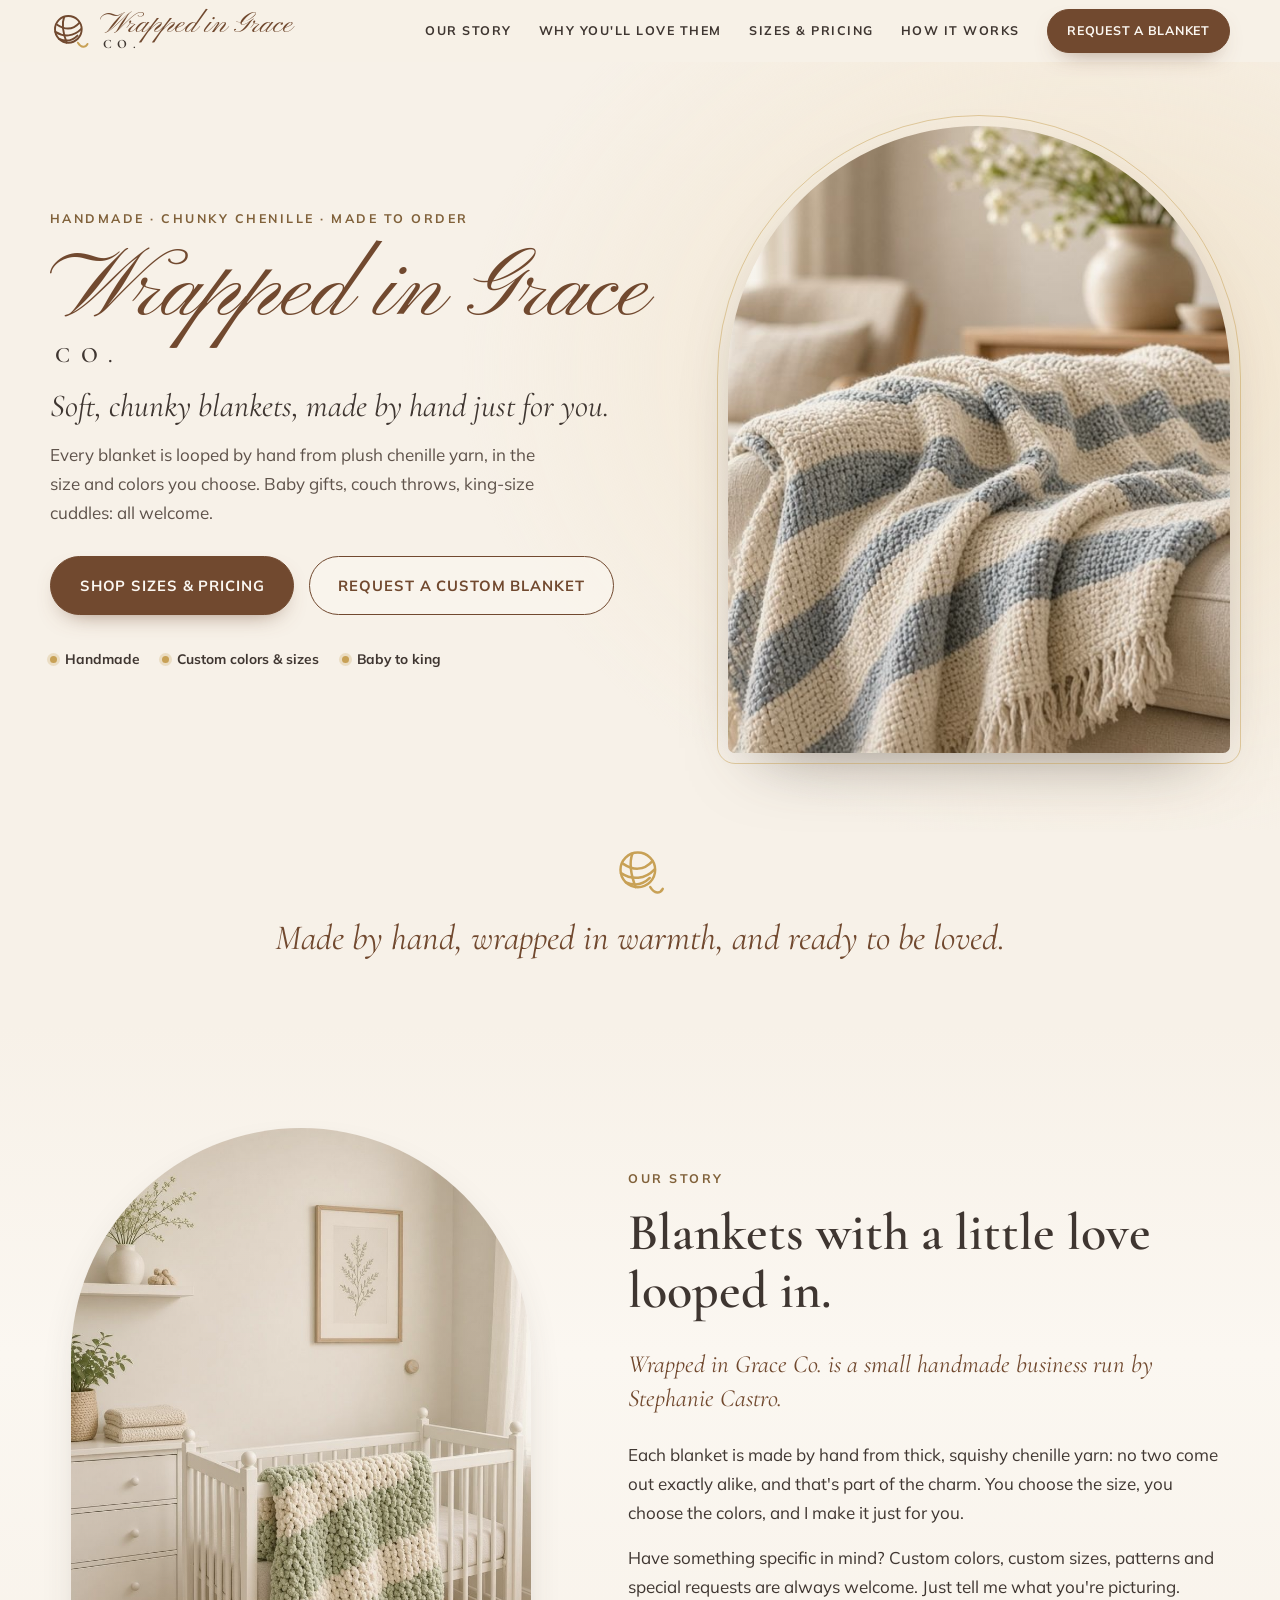
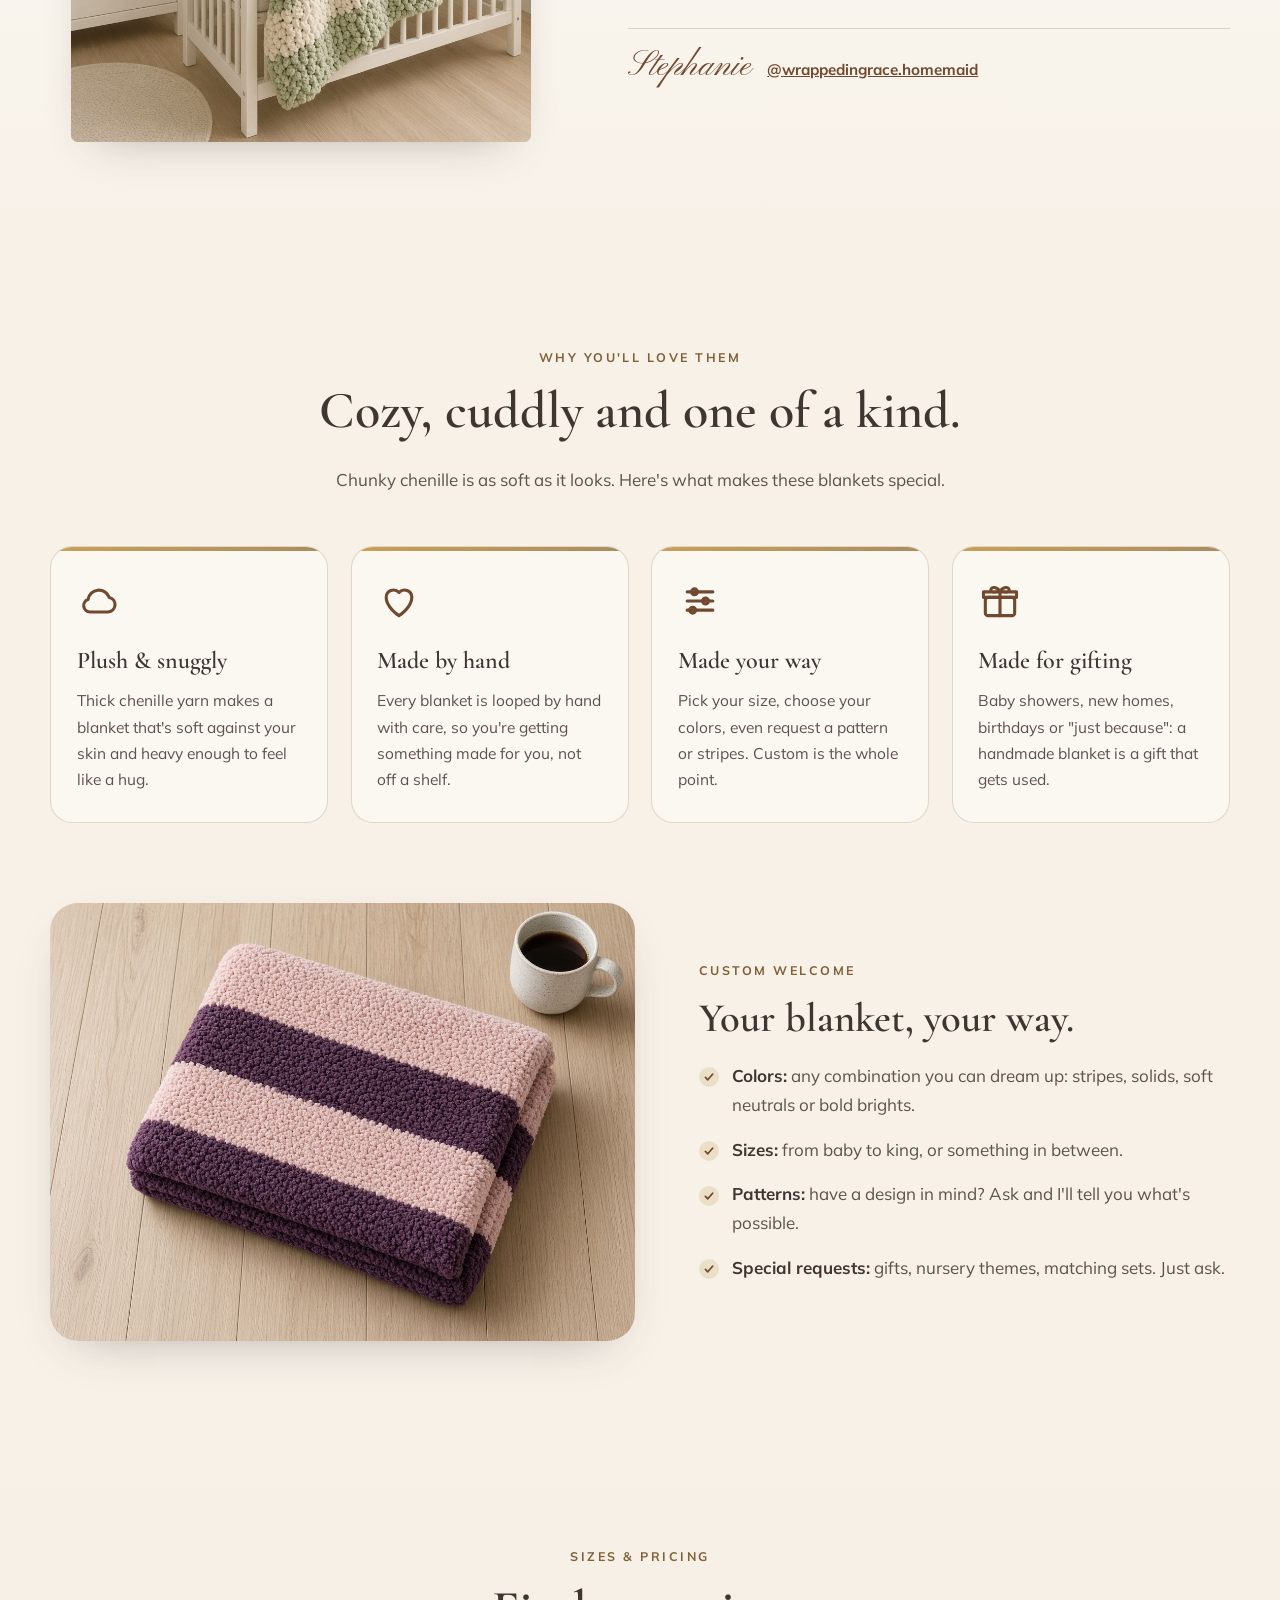
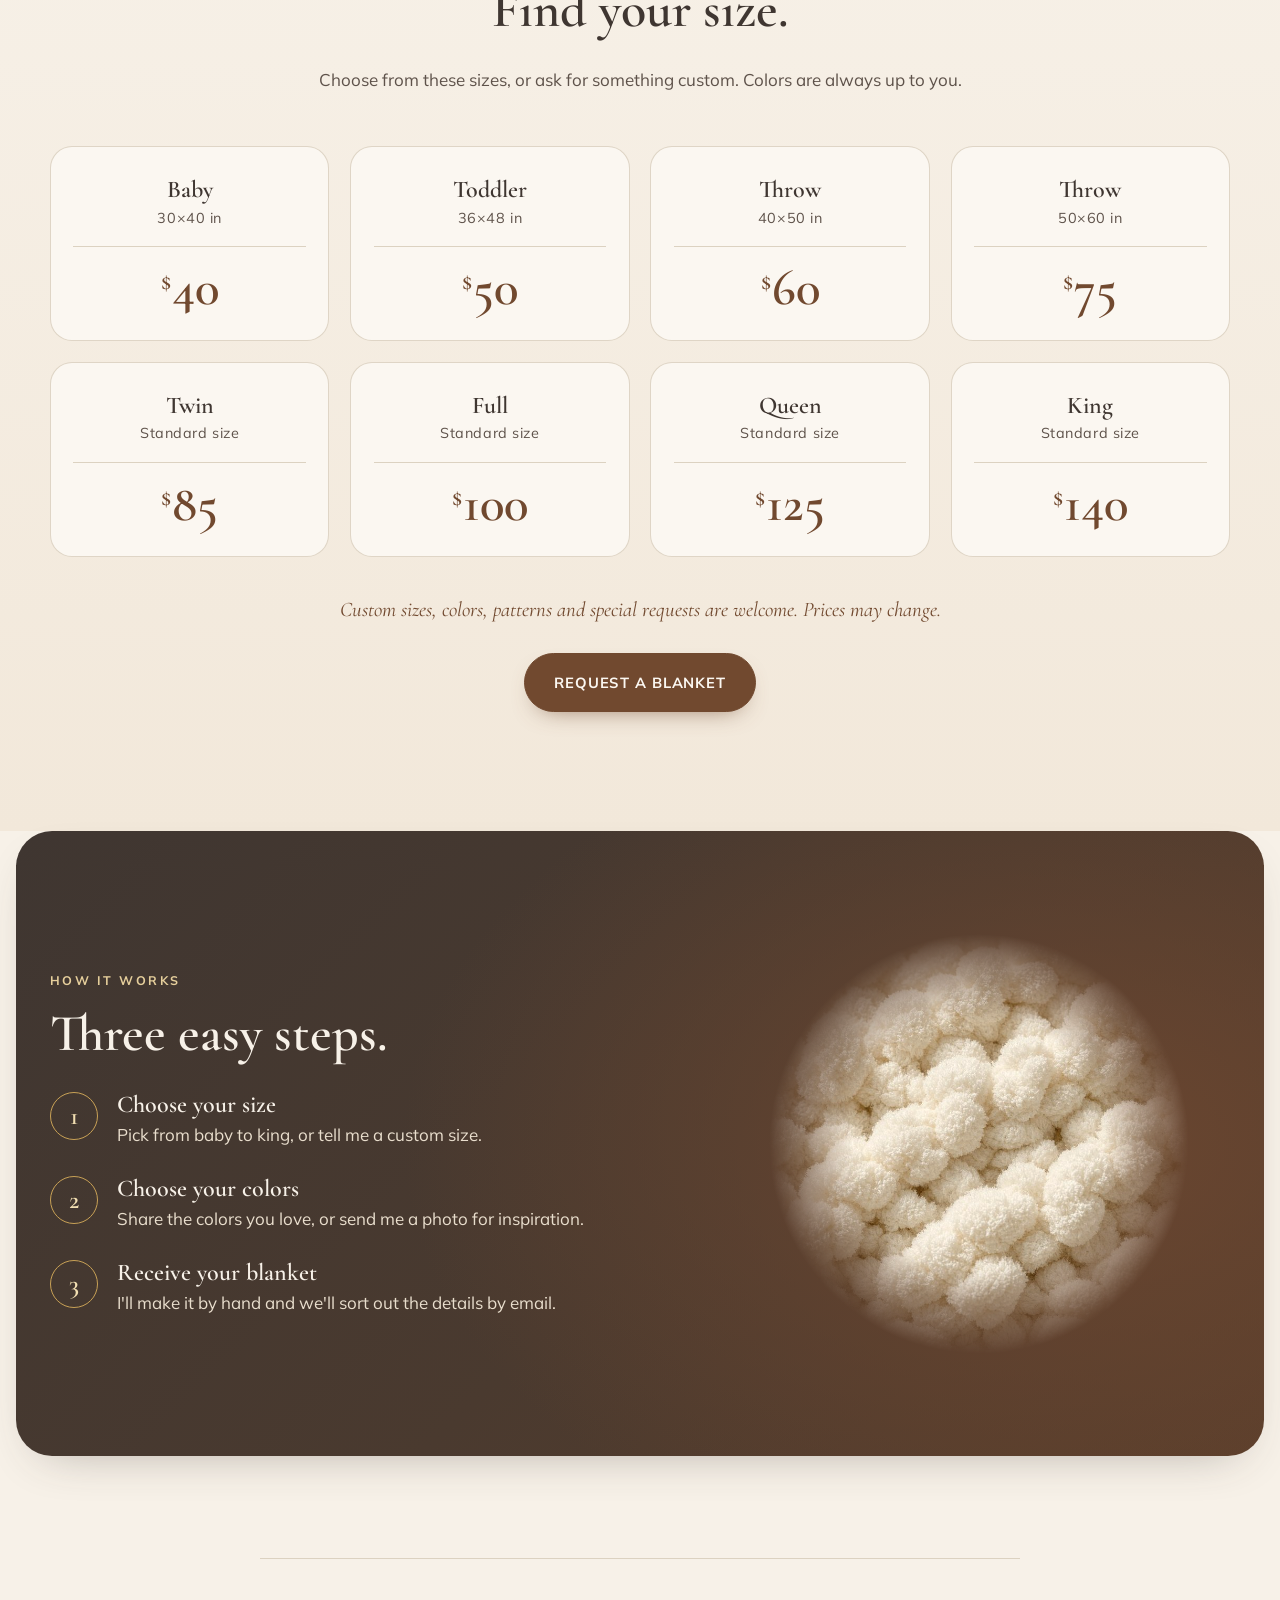
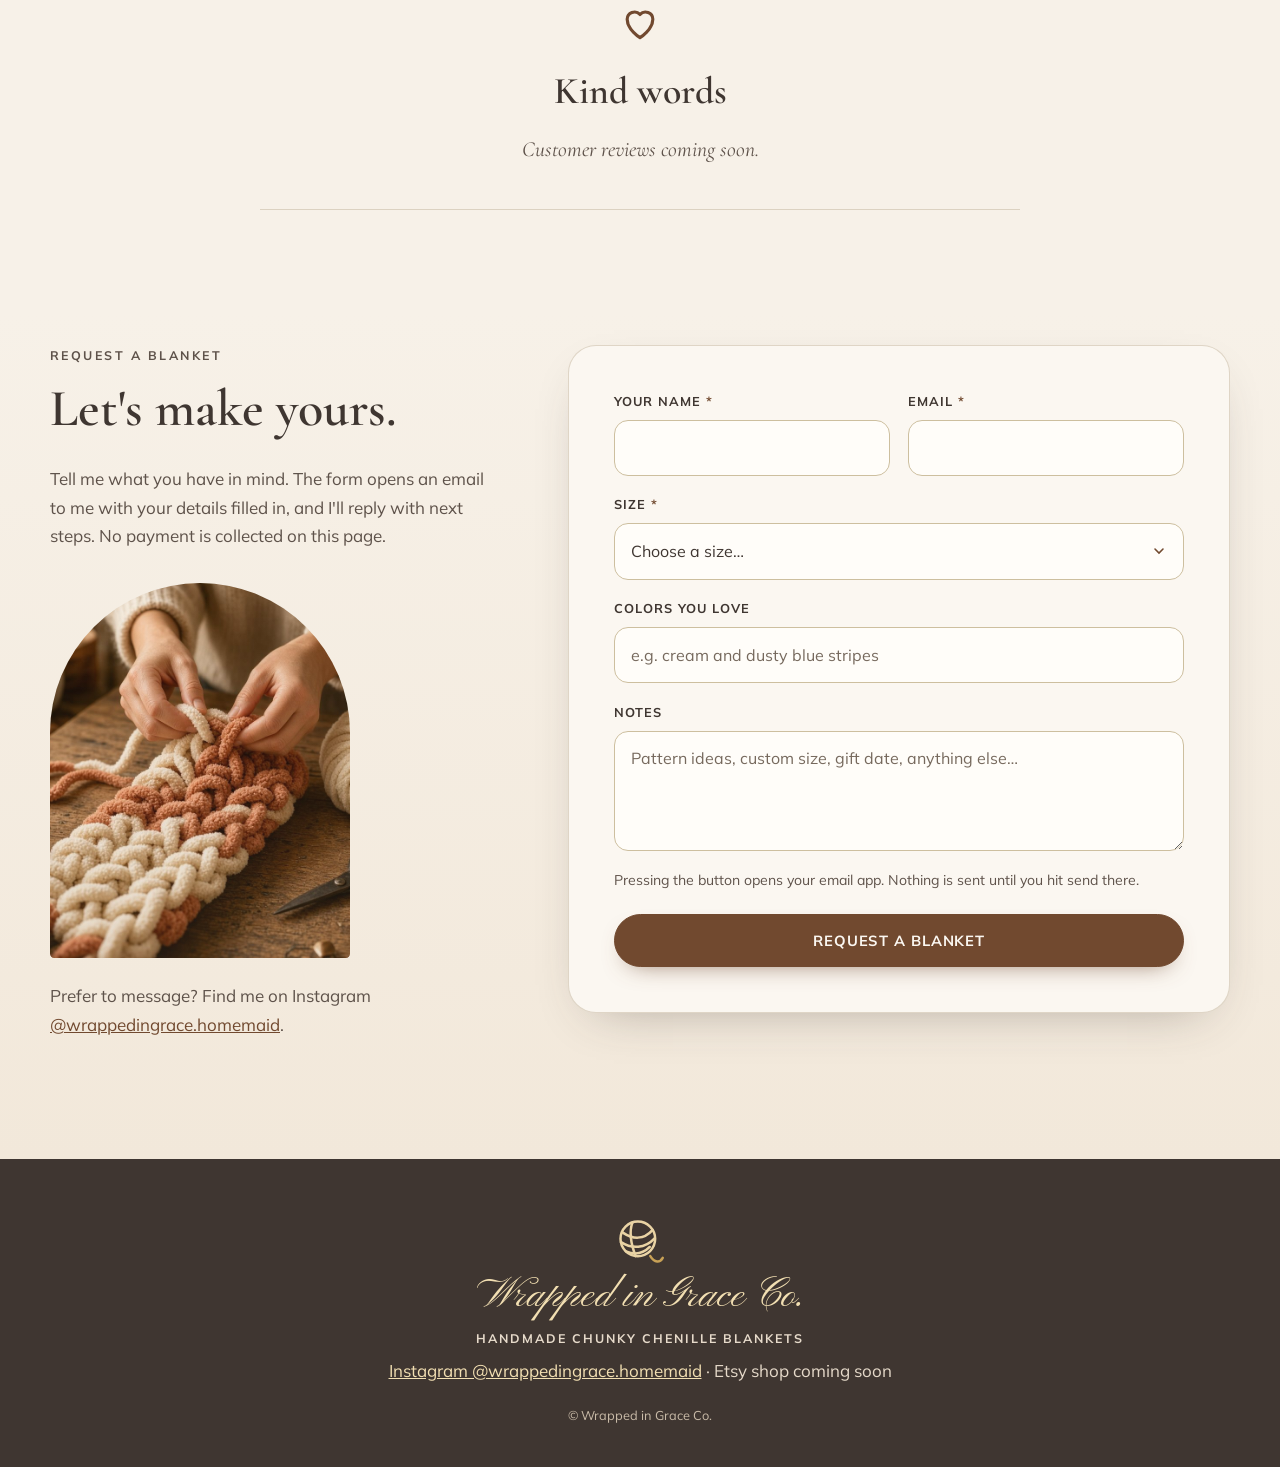
==== index.html @ de24d6ab "Wrapped in Grace Co. demo site (Concept A: Warm Heirloom)" ====
<!doctype html>
<html lang="en">
<head>
  <meta charset="utf-8">
  <meta name="viewport" content="width=device-width, initial-scale=1">
  <title>Wrapped in Grace Co. | Handmade Chunky Chenille Blankets</title>
  <meta name="description" content="Wrapped in Grace Co. makes handmade chunky chenille blankets in baby through king sizes. Custom colors, sizes and patterns welcome. Request yours today.">
  <meta name="theme-color" content="#F7F1E8">
  <meta property="og:type" content="website">
  <meta property="og:site_name" content="Wrapped in Grace Co.">
  <meta property="og:title" content="Wrapped in Grace Co. | Handmade Chunky Chenille Blankets">
  <meta property="og:description" content="Soft, chunky, handmade chenille blankets in any size and color combination.">
  <meta property="og:image" content="photos/og.jpg"><!-- swap for the full https:// URL once the site has an address -->
  <meta property="og:image:alt" content="A cream and dusty-blue chunky blanket draped over a sofa (placeholder image)">
  <meta name="twitter:card" content="summary_large_image">
  <link rel="icon" href="assets/favicon.svg" type="image/svg+xml">
  <link rel="stylesheet" href="assets/styles.css">
</head>
<body id="top">
  <a class="skip-link" href="#main">Skip to content</a>

  <header class="site-header" data-header>
    <div class="container header-inner">
      <a class="brand" href="#top" aria-label="Wrapped in Grace Co., back to top">
        <svg class="brand-mark" viewBox="0 0 48 48" width="40" height="40" aria-hidden="true" focusable="false"><use href="#yarn-mark"/></svg>
        <span class="brand-text"><span class="brand-script">Wrapped in Grace</span><span class="brand-sub">Co.</span></span>
      </a>
      <button class="nav-toggle" type="button" aria-expanded="false" aria-controls="site-nav"><span class="sr-only">Menu</span><span class="bars" aria-hidden="true"></span></button>
      <nav id="site-nav" class="site-nav" aria-label="Main">
        <a href="#about">Our Story</a>
        <a href="#why">Why You'll Love Them</a>
        <a href="#sizes">Sizes &amp; Pricing</a>
        <a href="#how">How It Works</a>
        <a class="btn btn-small" href="#request">Request a Blanket</a>
      </nav>
    </div>
  </header>

  <svg width="0" height="0" style="position:absolute" aria-hidden="true" focusable="false">
    <defs>
      <g id="yarn-mark" fill="none" stroke="currentColor" stroke-width="2.3" stroke-linecap="round">
        <circle cx="22" cy="22" r="16"/>
        <path d="M8.5 16.5c9 6 19 6.500 27-2.500"/>
        <path d="M6.500 25c10 6.500 22 6 31-3.500"/>
        <path d="M11 33.500c8 3.500 16 2 22-4"/>
        <path d="M17 7c-3 8-2 18 3 31"/>
        <path d="M33.500 38c4 6.500 9 6 11.500 1.500" stroke="#C8A156"/>
      </g>
    </defs>
  </svg>

  <main id="main">
    <section class="hero" aria-labelledby="hero-title">
      <div class="container hero-grid">
        <div class="hero-copy">
          <p class="eyebrow">Handmade · Chunky chenille · Made to order</p>
          <h1 id="hero-title">
            <span class="script">Wrapped in Grace</span>
            <span class="h1-sub">Co.</span>
          </h1>
          <p class="tagline">Soft, chunky blankets, made by hand just for you.</p>
          <p class="hero-lede">Every blanket is looped by hand from plush chenille yarn, in the size and colors you choose. Baby gifts, couch throws, king-size cuddles: all welcome.</p>
          <div class="hero-actions">
            <a class="btn" href="#sizes">Shop sizes &amp; pricing</a>
            <a class="btn btn-ghost" href="#request">Request a custom blanket</a>
          </div>
          <ul class="hero-trust" aria-label="Highlights">
            <li>Handmade</li><li>Custom colors &amp; sizes</li><li>Baby to king</li>
          </ul>
        </div>
        <figure class="soft-photo hero-photo">
          <img src="photos/hero-arch.jpg" width="576" height="720" alt="A cream blanket with dusty-blue stripes and fringe draped over the arm of a sofa in a sunlit living room (placeholder image)" fetchpriority="high">
        </figure>
      </div>
    </section>

    <section class="quote-band" aria-label="Our promise">
      <div class="container narrow">
        <svg class="quote-mark" viewBox="0 0 48 48" width="52" height="52" aria-hidden="true" focusable="false"><use href="#yarn-mark"/></svg>
        <p>Made by hand, wrapped in warmth, and ready to be loved.</p>
      </div>
    </section>

    <section class="section about" id="about" aria-labelledby="about-title">
      <div class="container about-grid">
        <figure class="soft-photo about-photo">
          <img src="photos/nursery.jpg" width="864" height="1152" alt="A sage green and cream chunky blanket draped over the rail of a white crib in a softly lit nursery (placeholder image)">
        </figure>
        <div class="about-copy">
          <p class="eyebrow">Our story</p>
          <h2 id="about-title">Blankets with a little love looped in.</h2>
          <p class="lead">Wrapped in Grace Co. is a small handmade business run by Stephanie Castro.</p>
          <p>Each blanket is made by hand from thick, squishy chenille yarn: no two come out exactly alike, and that's part of the charm. You choose the size, you choose the colors, and I make it just for you.</p>
          <p>Have something specific in mind? Custom colors, custom sizes, patterns and special requests are always welcome. Just tell me what you're picturing.</p>
          <p class="sign"><span>Stephanie</span> <a class="ig-link" href="https://www.instagram.com/wrappedingrace.homemaid/" rel="noopener">@wrappedingrace.homemaid</a></p>
        </div>
      </div>
    </section>

    <section class="section why" id="why" aria-labelledby="why-title">
      <div class="container">
        <div class="section-head">
          <p class="eyebrow">Why you'll love them</p>
          <h2 id="why-title">Cozy, cuddly and one of a kind.</h2>
          <p>Chunky chenille is as soft as it looks. Here's what makes these blankets special.</p>
        </div>
        <div class="service-grid">
          <article class="service-card">
            <svg class="icon" viewBox="0 0 24 24" aria-hidden="true"><path d="M7 18h10a4 4 0 0 0 .6-7.900A6 6 0 0 0 6 11.200 3.500 3.500 0 0 0 7 18z"/></svg>
            <h3>Plush &amp; snuggly</h3>
            <p>Thick chenille yarn makes a blanket that's soft against your skin and heavy enough to feel like a hug.</p>
          </article>
          <article class="service-card">
            <svg class="icon" viewBox="0 0 24 24" aria-hidden="true"><path d="M12 20s-7-4.400-7-10a4 4 0 0 1 7-2.600A4 4 0 0 1 19 10c0 5.600-7 10-7 10z"/></svg>
            <h3>Made by hand</h3>
            <p>Every blanket is looped by hand with care, so you're getting something made for you, not off a shelf.</p>
          </article>
          <article class="service-card">
            <svg class="icon" viewBox="0 0 24 24" aria-hidden="true"><path d="M5 7h14M5 12h14M5 17h14"/><circle cx="9" cy="7" r="1.600"/><circle cx="15" cy="12" r="1.600"/><circle cx="8" cy="17" r="1.600"/></svg>
            <h3>Made your way</h3>
            <p>Pick your size, choose your colors, even request a pattern or stripes. Custom is the whole point.</p>
          </article>
          <article class="service-card">
            <svg class="icon" viewBox="0 0 24 24" aria-hidden="true"><rect x="4" y="10" width="16" height="10" rx="1.500"/><path d="M3 7h18v3H3zM12 7v13M12 7c-1.500-3-5-3-5-1s3 1 5 1zm0 0c1.500-3 5-3 5-1s-3 1-5 1z"/></svg>
            <h3>Made for gifting</h3>
            <p>Baby showers, new homes, birthdays or "just because": a handmade blanket is a gift that gets used.</p>
          </article>
        </div>

        <div class="extras">
          <figure class="extras-photo soft-oval">
            <img src="photos/flatlay.jpg" width="1152" height="864" alt="A folded chunky blanket in blush pink and deep plum stripes on a light wood floor next to a coffee cup (placeholder image)">
          </figure>
          <div>
            <p class="eyebrow">Custom welcome</p>
            <h3>Your blanket, your way.</h3>
            <ul class="check-list">
              <li><strong>Colors:</strong> any combination you can dream up: stripes, solids, soft neutrals or bold brights.</li>
              <li><strong>Sizes:</strong> from baby to king, or something in between.</li>
              <li><strong>Patterns:</strong> have a design in mind? Ask and I'll tell you what's possible.</li>
              <li><strong>Special requests:</strong> gifts, nursery themes, matching sets. Just ask.</li>
            </ul>
          </div>
        </div>
      </div>
    </section>

    <section class="section sizes" id="sizes" aria-labelledby="sizes-title">
      <div class="container">
        <div class="section-head">
          <p class="eyebrow">Sizes &amp; pricing</p>
          <h2 id="sizes-title">Find your size.</h2>
          <p>Choose from these sizes, or ask for something custom. Colors are always up to you.</p>
        </div>
        <div class="rate-grid">
          <article class="rate-card"><h3>Baby</h3><p class="dim">30×40 in</p><p class="price"><sup>$</sup><span>40</span></p></article>
          <article class="rate-card"><h3>Toddler</h3><p class="dim">36×48 in</p><p class="price"><sup>$</sup><span>50</span></p></article>
          <article class="rate-card"><h3>Throw</h3><p class="dim">40×50 in</p><p class="price"><sup>$</sup><span>60</span></p></article>
          <article class="rate-card"><h3>Throw</h3><p class="dim">50×60 in</p><p class="price"><sup>$</sup><span>75</span></p></article>
          <article class="rate-card"><h3>Twin</h3><p class="dim">Standard size</p><p class="price"><sup>$</sup><span>85</span></p></article>
          <article class="rate-card"><h3>Full</h3><p class="dim">Standard size</p><p class="price"><sup>$</sup><span>100</span></p></article>
          <article class="rate-card"><h3>Queen</h3><p class="dim">Standard size</p><p class="price"><sup>$</sup><span>125</span></p></article>
          <article class="rate-card"><h3>King</h3><p class="dim">Standard size</p><p class="price"><sup>$</sup><span>140</span></p></article>
        </div>
        <p class="rate-note">Custom sizes, colors, patterns and special requests are welcome. Prices may change.</p>
        <p class="center"><a class="btn" href="#request">Request a blanket</a></p>
      </div>
    </section>

    <section class="values" id="how" aria-labelledby="how-title">
      <div class="container values-grid">
        <div class="values-copy">
          <p class="eyebrow eyebrow-light">How it works</p>
          <h2 id="how-title">Three easy steps.</h2>
          <ol class="steps">
            <li><span class="step-n">1</span><div><h3>Choose your size</h3><p>Pick from baby to king, or tell me a custom size.</p></div></li>
            <li><span class="step-n">2</span><div><h3>Choose your colors</h3><p>Share the colors you love, or send me a photo for inspiration.</p></div></li>
            <li><span class="step-n">3</span><div><h3>Receive your blanket</h3><p>I'll make it by hand and we'll sort out the details by email.</p></div></li>
          </ol>
        </div>
        <figure class="values-photo">
          <img src="photos/texture.jpg" width="800" height="800" alt="Close-up of cream chunky chenille yarn loops (placeholder image)">
        </figure>
      </div>
    </section>

    <section class="testimonials section" aria-labelledby="love-title">
      <div class="container narrow">
        <div class="testi-box">
          <svg class="icon" viewBox="0 0 24 24" aria-hidden="true"><path d="M12 20s-7-4.400-7-10a4 4 0 0 1 7-2.600A4 4 0 0 1 19 10c0 5.600-7 10-7 10z"/></svg>
          <h2 id="love-title">Kind words</h2>
          <p>Customer reviews coming soon.</p>
        </div>
      </div>
    </section>

    <section class="section contact" id="request" aria-labelledby="request-title">
      <div class="container contact-grid">
        <div class="contact-side">
          <p class="eyebrow">Request a blanket</p>
          <h2 id="request-title">Let's make yours.</h2>
          <p>Tell me what you have in mind. The form opens an email to me with your details filled in, and I'll reply with next steps. No payment is collected on this page.</p>
          <figure class="soft-photo contact-photo">
            <img src="photos/hands.jpg" width="1152" height="864" alt="Hands looping thick cream and terracotta chenille yarn on a wooden table (placeholder image)">
          </figure>
          <p class="contact-email">Prefer to message? Find me on Instagram <a href="https://www.instagram.com/wrappedingrace.homemaid/" rel="noopener">@wrappedingrace.homemaid</a>.</p>
        </div>
        <form class="contact-form" id="request-form" novalidate>
          <div class="field-row">
            <div class="field"><label for="f-name">Your name <span aria-hidden="true">*</span></label><input id="f-name" name="name" type="text" autocomplete="name" required></div>
            <div class="field"><label for="f-email">Email <span aria-hidden="true">*</span></label><input id="f-email" name="email" type="email" autocomplete="email" required></div>
          </div>
          <div class="field"><label for="f-size">Size <span aria-hidden="true">*</span></label>
            <select id="f-size" name="size" required>
              <option value="" disabled selected>Choose a size…</option>
              <option value="Baby 30×40 ($40)">Baby 30×40 ($40)</option>
              <option value="Toddler 36×48 ($50)">Toddler 36×48 ($50)</option>
              <option value="Throw 40×50 ($60)">Throw 40×50 ($60)</option>
              <option value="Throw 50×60 ($75)">Throw 50×60 ($75)</option>
              <option value="Twin ($85)">Twin ($85)</option>
              <option value="Full ($100)">Full ($100)</option>
              <option value="Queen ($125)">Queen ($125)</option>
              <option value="King ($140)">King ($140)</option>
              <option value="Custom size (describe in notes)">Custom size (describe in notes)</option>
            </select></div>
          <div class="field"><label for="f-colors">Colors you love</label><input id="f-colors" name="colors" type="text" placeholder="e.g. cream and dusty blue stripes"></div>
          <div class="field"><label for="f-notes">Notes</label><textarea id="f-notes" name="notes" placeholder="Pattern ideas, custom size, gift date, anything else…"></textarea></div>
          <p class="privacy-note">Pressing the button opens your email app. Nothing is sent until you hit send there.</p>
          <button class="btn btn-block" type="submit">Request a blanket</button>
          <p id="form-status" class="form-status" role="status" aria-live="polite"></p>
        </form>
      </div>
    </section>
  </main>

  <footer class="site-footer">
    <div class="container footer-inner">
      <svg class="brand-mark footer-mark" viewBox="0 0 48 48" width="52" height="52" aria-hidden="true" focusable="false"><use href="#yarn-mark" /></svg>
      <p class="footer-script">Wrapped in Grace Co.</p>
      <p class="footer-meta">Handmade chunky chenille blankets</p>
      <p class="footer-links"><a href="https://www.instagram.com/wrappedingrace.homemaid/" rel="noopener">Instagram @wrappedingrace.homemaid</a> · Etsy shop coming soon</p>
      <p class="copyright">© Wrapped in Grace Co.</p>
    </div>
  </footer>
  <script src="assets/site.js"></script>
</body>
</html>
---- assets/styles.css ----
/* Wrapped in Grace Co. | Concept A: Warm Heirloom
   Design system follows the owner's earlier site (ivory / wheat / chestnut, Cormorant + Mulish + Pinyon). */
@font-face{font-family:"Cormorant";src:url(fonts/cormorant.woff2) format("woff2");font-weight:300 700;font-display:swap}
@font-face{font-family:"Cormorant";src:url(fonts/cormorant-italic.woff2) format("woff2");font-weight:300 700;font-style:italic;font-display:swap}
@font-face{font-family:"Mulish";src:url(fonts/mulish.woff2) format("woff2");font-weight:200 900;font-display:swap}
@font-face{font-family:"Pinyon";src:url(fonts/pinyon.woff2) format("woff2");font-display:swap}

:root{
  --ivory:#F7F1E8; --cream:#FBF7F1; --linen:#DCD2C1; --wheat:#C8A156; --honey:#AA8C61;
  --sage:#9C9979; --chestnut:#71492F; --espresso:#3F3631; --bronze:#80613A;
  --text:#3F3631; --muted:#5E524A;
  --serif:"Cormorant","Cormorant Garamond",Garamond,"Times New Roman",serif;
  --sans:"Mulish",system-ui,-apple-system,"Segoe UI",Roboto,sans-serif;
  --script:"Pinyon","Pinyon Script",cursive;
  --radius:22px; --shadow:0 18px 50px -28px rgba(63,54,49,.45); --container:1180px;
}
*,*::before,*::after{box-sizing:border-box}
html{scroll-behavior:smooth;scroll-padding-top:84px;-webkit-text-size-adjust:100%}
body{margin:0;font-family:var(--sans);font-size:1.0625rem;line-height:1.7;color:var(--text);background:var(--ivory);-webkit-font-smoothing:antialiased}
img{max-width:100%;height:auto;display:block}
a{color:var(--chestnut)}
h1,h2,h3{font-family:var(--serif);font-weight:600;line-height:1.12;color:var(--espresso);margin:0 0 .5em}
h2{font-size:clamp(2.1rem,1.5rem + 2.2vw,3.25rem)}
h3{font-size:1.6rem}
p{margin:0 0 1em}
.container{width:min(var(--container),100% - 2.5rem);margin-inline:auto}
.narrow{max-width:760px}
.center{text-align:center}
.sr-only{position:absolute!important;width:1px;height:1px;padding:0;margin:-1px;overflow:hidden;clip:rect(0,0,0,0);white-space:nowrap;border:0}
.skip-link{position:absolute;left:1rem;top:-4rem;background:var(--espresso);color:var(--ivory);padding:.6rem 1rem;border-radius:8px;z-index:100}
.skip-link:focus{top:1rem}
:focus-visible{outline:3px solid var(--chestnut);outline-offset:3px;border-radius:4px}
.eyebrow{font-size:.78rem;font-weight:700;letter-spacing:.2em;text-transform:uppercase;color:var(--bronze);margin-bottom:.9rem}
.eyebrow-light{color:#E6CF9C}
.lead{font-family:var(--serif);font-size:1.55rem;line-height:1.4;color:var(--chestnut);font-style:italic}
.section{padding:clamp(4.5rem,8vw,7.5rem) 0}
.section-head{text-align:center;max-width:680px;margin:0 auto 3.2rem}
.section-head p:last-child{color:var(--muted)}
.icon{width:44px;height:44px;fill:none;stroke:var(--chestnut);stroke-width:1.7;stroke-linecap:round;stroke-linejoin:round;margin-bottom:1rem}

/* Arch photo frames */
.soft-photo{position:relative;margin:0;border-radius:999px 999px 28px 28px;overflow:hidden}
.soft-photo::after{content:"";position:absolute;inset:0;pointer-events:none;background:linear-gradient(180deg,rgba(200,161,86,.06),rgba(170,140,97,.16))}
.soft-photo img{width:100%;height:100%;object-fit:cover}
.soft-oval{border-radius:28px;overflow:hidden;margin:0;box-shadow:var(--shadow)}
.soft-oval img{width:100%;aspect-ratio:4/3;object-fit:cover}

/* Buttons */
.btn{display:inline-flex;align-items:center;justify-content:center;font-family:var(--sans);font-weight:700;font-size:.92rem;letter-spacing:.06em;text-transform:uppercase;text-decoration:none;
  color:var(--cream);background:var(--chestnut);padding:1rem 1.8rem;border-radius:999px;border:1.5px solid var(--chestnut);box-shadow:0 10px 24px -14px rgba(113,73,47,.8);transition:transform .2s,background .2s;cursor:pointer;min-height:48px}
.btn:hover{background:#5f3c26;transform:translateY(-1px)}
.btn-ghost{background:rgba(251,247,241,.55);color:var(--chestnut);box-shadow:none}
.btn-ghost:hover{background:var(--cream);color:var(--chestnut)}
.btn-small{padding:.65rem 1.2rem;font-size:.78rem;min-height:44px}
.btn-block{width:100%}

/* Header */
.site-header{position:sticky;top:0;z-index:50;background:rgba(247,241,232,.92);backdrop-filter:saturate(140%) blur(10px);padding:.55rem 0;transition:box-shadow .3s}
.site-header.scrolled{box-shadow:0 8px 30px -22px rgba(63,54,49,.6)}
.header-inner{display:flex;align-items:center;justify-content:space-between;gap:1rem}
.brand{display:flex;align-items:center;gap:.65rem;text-decoration:none;color:var(--chestnut)}
.brand-text{display:flex;flex-direction:column;line-height:1}
.brand-script{font-family:var(--script);font-size:1.85rem;color:var(--chestnut)}
.brand-sub{font-family:var(--serif);font-size:.8rem;letter-spacing:.42em;text-transform:uppercase;font-weight:700;color:var(--espresso);margin-top:-.1rem;padding-left:.15rem}
.site-nav{display:flex;align-items:center;gap:1.7rem}
.site-nav a:not(.btn){display:inline-flex;align-items:center;min-height:44px;font-size:.78rem;font-weight:700;letter-spacing:.12em;text-transform:uppercase;text-decoration:none;color:var(--espresso);position:relative}
.site-nav a:not(.btn)::after{content:"";position:absolute;left:0;right:0;bottom:6px;height:1.5px;background:var(--wheat);transform:scaleX(0);transition:transform .25s}
.site-nav a:not(.btn):hover::after{transform:scaleX(1)}
.nav-toggle{display:none;background:none;border:0;width:46px;height:46px;border-radius:50%;cursor:pointer;position:relative}
.bars,.bars::before,.bars::after{position:absolute;left:12px;width:22px;height:2px;background:var(--espresso);border-radius:2px;transition:transform .25s,opacity .25s}
.bars{top:22px}.bars::before{content:"";left:0;top:-7px}.bars::after{content:"";left:0;top:7px}
.nav-open .bars{background:transparent}.nav-open .bars::before{transform:translateY(7px) rotate(45deg)}.nav-open .bars::after{transform:translateY(-7px) rotate(-45deg)}

/* Hero: text left, arch photo right */
.hero{padding:clamp(2.5rem,5vw,4.5rem) 0 clamp(3rem,6vw,5rem);background:radial-gradient(70% 90% at 85% 40%,#f1e3cb 0%,transparent 70%),var(--ivory)}
.hero-grid{display:grid;grid-template-columns:minmax(0,1.1fr) minmax(0,.9fr);gap:clamp(2rem,5vw,5rem);align-items:center}
.hero h1{margin:0 0 .6rem;display:flex;flex-direction:column}
.hero .script{font-family:var(--script);font-weight:400;font-size:clamp(3.6rem,2.2rem + 4.6vw,6.2rem);line-height:1.05;color:var(--chestnut)}
.h1-sub{font-family:var(--serif);font-size:clamp(1.1rem,.9rem + .6vw,1.4rem);letter-spacing:.5em;text-transform:uppercase;font-weight:600;color:var(--espresso);padding-left:.3rem}
.tagline{font-family:var(--serif);font-style:italic;font-size:clamp(1.5rem,1.2rem + 1vw,2.05rem);line-height:1.3;margin:1.1rem 0 .9rem}
.hero-lede{color:var(--muted);max-width:500px}
.hero-actions{display:flex;flex-wrap:wrap;gap:.9rem;margin:1.8rem 0 2rem}
.hero-trust{list-style:none;padding:0;margin:0;display:flex;flex-wrap:wrap;gap:.4rem 1.4rem;font-size:.86rem;font-weight:700;color:var(--espresso)}
.hero-trust li{display:flex;align-items:center;gap:.5rem}
.hero-trust li::before{content:"";width:7px;height:7px;border-radius:50%;background:var(--wheat);box-shadow:0 0 0 3px rgba(200,161,86,.25)}
.hero-photo{aspect-ratio:4/5;max-width:520px;width:100%;justify-self:center;box-shadow:0 30px 70px -35px rgba(63,54,49,.6);outline:1px solid rgba(200,161,86,.5);outline-offset:10px;border-radius:999px 999px 28px 28px}

/* Quote band */
.quote-band{text-align:center;padding:1rem 0 4rem}
.quote-mark{margin:0 auto 1rem;color:var(--wheat);display:block}
.brand-mark{color:var(--chestnut);flex:none}
.quote-band p{font-family:var(--serif);font-style:italic;font-size:clamp(1.5rem,1.1rem + 1.4vw,2.3rem);line-height:1.35;color:var(--chestnut);margin:0}

/* About */
.about{background:linear-gradient(180deg,var(--ivory),var(--cream) 40%,var(--ivory))}
.about-grid{display:grid;grid-template-columns:minmax(0,5fr) minmax(0,6fr);gap:clamp(2.5rem,6vw,6rem);align-items:center}
.about-photo{aspect-ratio:3/4;max-width:460px;width:100%;justify-self:center;box-shadow:var(--shadow)}
.sign{margin-top:1.6rem;padding-top:1.3rem;border-top:1px solid var(--linen);display:flex;gap:1rem;flex-wrap:wrap;align-items:baseline}
.sign span{font-family:var(--script);font-size:2.2rem;color:var(--chestnut);line-height:1}
.ig-link{font-weight:700;font-size:.95rem}

/* Why cards */
.service-grid{display:grid;grid-template-columns:repeat(4,1fr);gap:1.4rem}
.service-card{background:var(--cream);border:1px solid rgba(220,210,193,.85);border-radius:var(--radius);padding:2rem 1.6rem 1.8rem;transition:transform .25s,box-shadow .25s;position:relative;overflow:hidden}
.service-card::before{content:"";position:absolute;inset:0 0 auto;height:4px;background:linear-gradient(90deg,var(--wheat),var(--honey))}
.service-card:hover{transform:translateY(-4px);box-shadow:var(--shadow)}
.service-card h3{font-size:1.5rem}
.service-card p{font-size:.97rem;color:var(--muted);margin:0}
.extras{display:grid;grid-template-columns:minmax(0,1.1fr) minmax(0,1fr);gap:clamp(2rem,5vw,4.5rem);align-items:center;margin-top:5rem}
.extras h3{font-size:clamp(1.9rem,1.5rem + 1.3vw,2.6rem)}
.check-list{list-style:none;padding:0;margin:1.2rem 0 0;display:grid;gap:1rem}
.check-list li{position:relative;padding-left:2.1rem;color:var(--muted)}
.check-list strong{color:var(--espresso)}
.check-list li::before{content:"";position:absolute;left:0;top:.3em;width:1.25rem;height:1.25rem;border-radius:50%;background:rgba(200,161,86,.22) url("data:image/svg+xml,%3Csvg xmlns='http://www.w3.org/2000/svg' viewBox='0 0 20 20'%3E%3Cpath d='M5.5 10.5l3 3 6-7' fill='none' stroke='%2371492F' stroke-width='2.2' stroke-linecap='round' stroke-linejoin='round'/%3E%3C/svg%3E") center/80% no-repeat}

/* Sizes */
.sizes{background:linear-gradient(180deg,var(--ivory),#f2e8da)}
.rate-grid{display:grid;grid-template-columns:repeat(4,1fr);gap:1.3rem}
.rate-card{background:var(--cream);border:1px solid rgba(220,210,193,.9);border-radius:var(--radius);padding:1.9rem 1.4rem 1.6rem;text-align:center;transition:transform .25s,box-shadow .25s}
.rate-card:hover{transform:translateY(-3px);box-shadow:var(--shadow)}
.rate-card h3{font-size:1.5rem;margin-bottom:.1rem}
.rate-card .dim{font-size:.9rem;color:var(--muted);margin:0 0 1rem;letter-spacing:.04em;min-height:1.4em}
.price{font-family:var(--serif);color:var(--chestnut);margin:0;padding-top:1rem;border-top:1px solid var(--linen);line-height:1}
.price span{font-size:3.2rem;font-weight:600}
.price sup{font-size:1.5rem;font-weight:600;vertical-align:top;position:relative;top:.3em;margin-right:.05em}
.rate-note{text-align:center;font-family:var(--serif);font-style:italic;font-size:1.3rem;color:var(--chestnut);margin:2.2rem auto 1.6rem;max-width:620px}

/* How (dark band) */
.values{position:relative;color:#F3EADC;padding:clamp(4rem,8vw,6.5rem) 0;width:min(1340px,100% - 2rem);margin:0 auto;border-radius:36px;overflow:hidden;box-shadow:var(--shadow);
  background:radial-gradient(90% 120% at 85% 50%,#6a4630 0%,transparent 60%),linear-gradient(135deg,#3F3631 0%,#4a3a2f 55%,#5a3e2b 100%)}
.values-grid{display:grid;grid-template-columns:minmax(0,1.2fr) minmax(0,1fr);gap:clamp(2rem,6vw,5rem);align-items:center}
.values h2{color:var(--ivory)}
.steps{list-style:none;margin:1.8rem 0 0;padding:0;display:grid;gap:1.6rem}
.steps li{display:flex;gap:1.2rem;align-items:flex-start}
.step-n{flex:none;width:3rem;height:3rem;border-radius:50%;border:1.5px solid var(--wheat);display:grid;place-items:center;font-family:var(--serif);font-size:1.6rem;font-weight:600;color:#F2DFB2}
.steps h3{color:var(--ivory);font-size:1.5rem;margin:0 0 .15rem}
.steps p{color:#E9DECD;margin:0}
.values-photo{margin:0;max-width:420px;width:100%;justify-self:center;aspect-ratio:1;-webkit-mask-image:radial-gradient(ellipse closest-side at 50% 50%,#000 60%,transparent 100%);mask-image:radial-gradient(ellipse closest-side at 50% 50%,#000 60%,transparent 100%)}
.values-photo img{width:100%;height:100%;object-fit:cover;filter:sepia(.15)}

/* Testimonials */
.testi-box{text-align:center;padding:2.6rem 2rem;border-top:1px solid var(--linen);border-bottom:1px solid var(--linen)}
.testi-box .icon{margin:0 auto 1rem}
.testi-box h2{font-size:clamp(1.8rem,1.4rem + 1.2vw,2.4rem)}
.testi-box p{font-family:var(--serif);font-style:italic;font-size:1.35rem;color:var(--muted);margin:0}

/* Form */
.contact{background:linear-gradient(180deg,var(--ivory),#f2e8da);padding-top:2rem}
.contact-grid{display:grid;grid-template-columns:minmax(0,4fr) minmax(0,6fr);gap:clamp(2.5rem,6vw,5rem);align-items:start}
.contact-side p{color:var(--muted)}
.contact-photo{aspect-ratio:4/5;max-width:300px;margin:2rem 0 1.5rem}
.contact-photo img{object-position:30% 50%}
.contact-form{background:var(--cream);border:1px solid rgba(220,210,193,.9);border-radius:28px;padding:clamp(1.6rem,4vw,2.8rem);box-shadow:var(--shadow)}
.field-row{display:grid;grid-template-columns:1fr 1fr;gap:1.1rem}
.field{display:flex;flex-direction:column;margin-bottom:1.15rem}
.field label{font-size:.8rem;font-weight:700;letter-spacing:.08em;text-transform:uppercase;color:var(--espresso);margin-bottom:.45rem}
.field label span{color:var(--chestnut)}
input,select,textarea{font:inherit;font-size:1rem;color:var(--text);background:#fffdf9;border:1.5px solid #cdbf9f;border-radius:14px;padding:.85rem 1rem;width:100%}
select{appearance:none;background-image:url("data:image/svg+xml,%3Csvg xmlns='http://www.w3.org/2000/svg' viewBox='0 0 20 20'%3E%3Cpath d='M5 7.5l5 5 5-5' fill='none' stroke='%2371492F' stroke-width='2' stroke-linecap='round'/%3E%3C/svg%3E");background-repeat:no-repeat;background-position:right 1rem center;background-size:16px;padding-right:2.6rem}
textarea{resize:vertical;min-height:120px}
input::placeholder,textarea::placeholder{color:#76695d}
input:focus,select:focus,textarea:focus{outline:none;border-color:var(--chestnut);box-shadow:0 0 0 4px rgba(200,161,86,.3)}
.privacy-note{font-size:.88rem;color:var(--muted);margin:.4rem 0 1.3rem}
.form-status{margin:1rem 0 0;font-size:.98rem;border-radius:14px}
.form-status:empty{display:none}
.form-status.is-info{padding:1rem 1.2rem;background:rgba(200,161,86,.14);border:1px solid rgba(200,161,86,.55)}

/* Footer */
.site-footer{background:var(--espresso);color:#E6DACA;text-align:center;padding:3.5rem 0 2.5rem;margin-top:0}
.footer-mark{margin:0 auto .4rem;color:#E9D3A4;display:block}
.footer-script{font-family:var(--script);font-size:2.6rem;color:#F2DFB2;margin:0;line-height:1.1}
.footer-meta{letter-spacing:.16em;text-transform:uppercase;font-size:.78rem;font-weight:700;margin:.5rem 0}
.site-footer a{color:#F2DFB2}
.footer-links{margin:0}
.copyright{font-size:.8rem;color:#C9BBA8;margin:1.2rem 0 0}

@media (max-width:1080px){
  .service-grid,.rate-grid{grid-template-columns:repeat(2,1fr)}
  .site-nav{gap:1rem}
}
@media (max-width:980px){
  .nav-toggle{display:block}
  .site-nav{position:absolute;top:100%;left:0;right:0;flex-direction:column;gap:0;align-items:stretch;background:var(--ivory);padding:.5rem 1.25rem 1.4rem;box-shadow:0 20px 30px -20px rgba(63,54,49,.5);
    opacity:0;visibility:hidden;transform:translateY(-8px);transition:opacity .2s,transform .2s,visibility .2s}
  .nav-open .site-nav{opacity:1;visibility:visible;transform:none}
  .site-nav a:not(.btn){padding:.7rem .2rem;border-bottom:1px solid var(--linen);font-size:.85rem}
  .site-nav a:not(.btn)::after{display:none}
  .site-nav .btn{margin-top:1rem}
  .hero-grid,.about-grid,.extras,.values-grid,.contact-grid{grid-template-columns:1fr}
  .hero-photo{max-width:420px;order:-1}
  .about-photo{max-width:380px}
  .values-photo{max-width:320px;order:-1}
  .contact-photo{display:none}
}
@media (max-width:640px){
  .service-grid,.rate-grid{grid-template-columns:1fr 1fr;gap:.9rem}
  .rate-card{padding:1.4rem .8rem 1.2rem}
  .rate-card h3{font-size:1.25rem}
  .price span{font-size:2.6rem}
  .field-row{grid-template-columns:1fr;gap:0}
  .service-grid{grid-template-columns:1fr}
  .hero-actions .btn{flex:1 1 100%}
  .hero-photo{outline-offset:6px;max-width:300px}
  .brand-script{font-size:1.55rem}
  .brand-mark{width:34px;height:34px}
}
@media (prefers-reduced-motion:reduce){html{scroll-behavior:auto}*,*::before,*::after{transition:none!important;animation:none!important}}
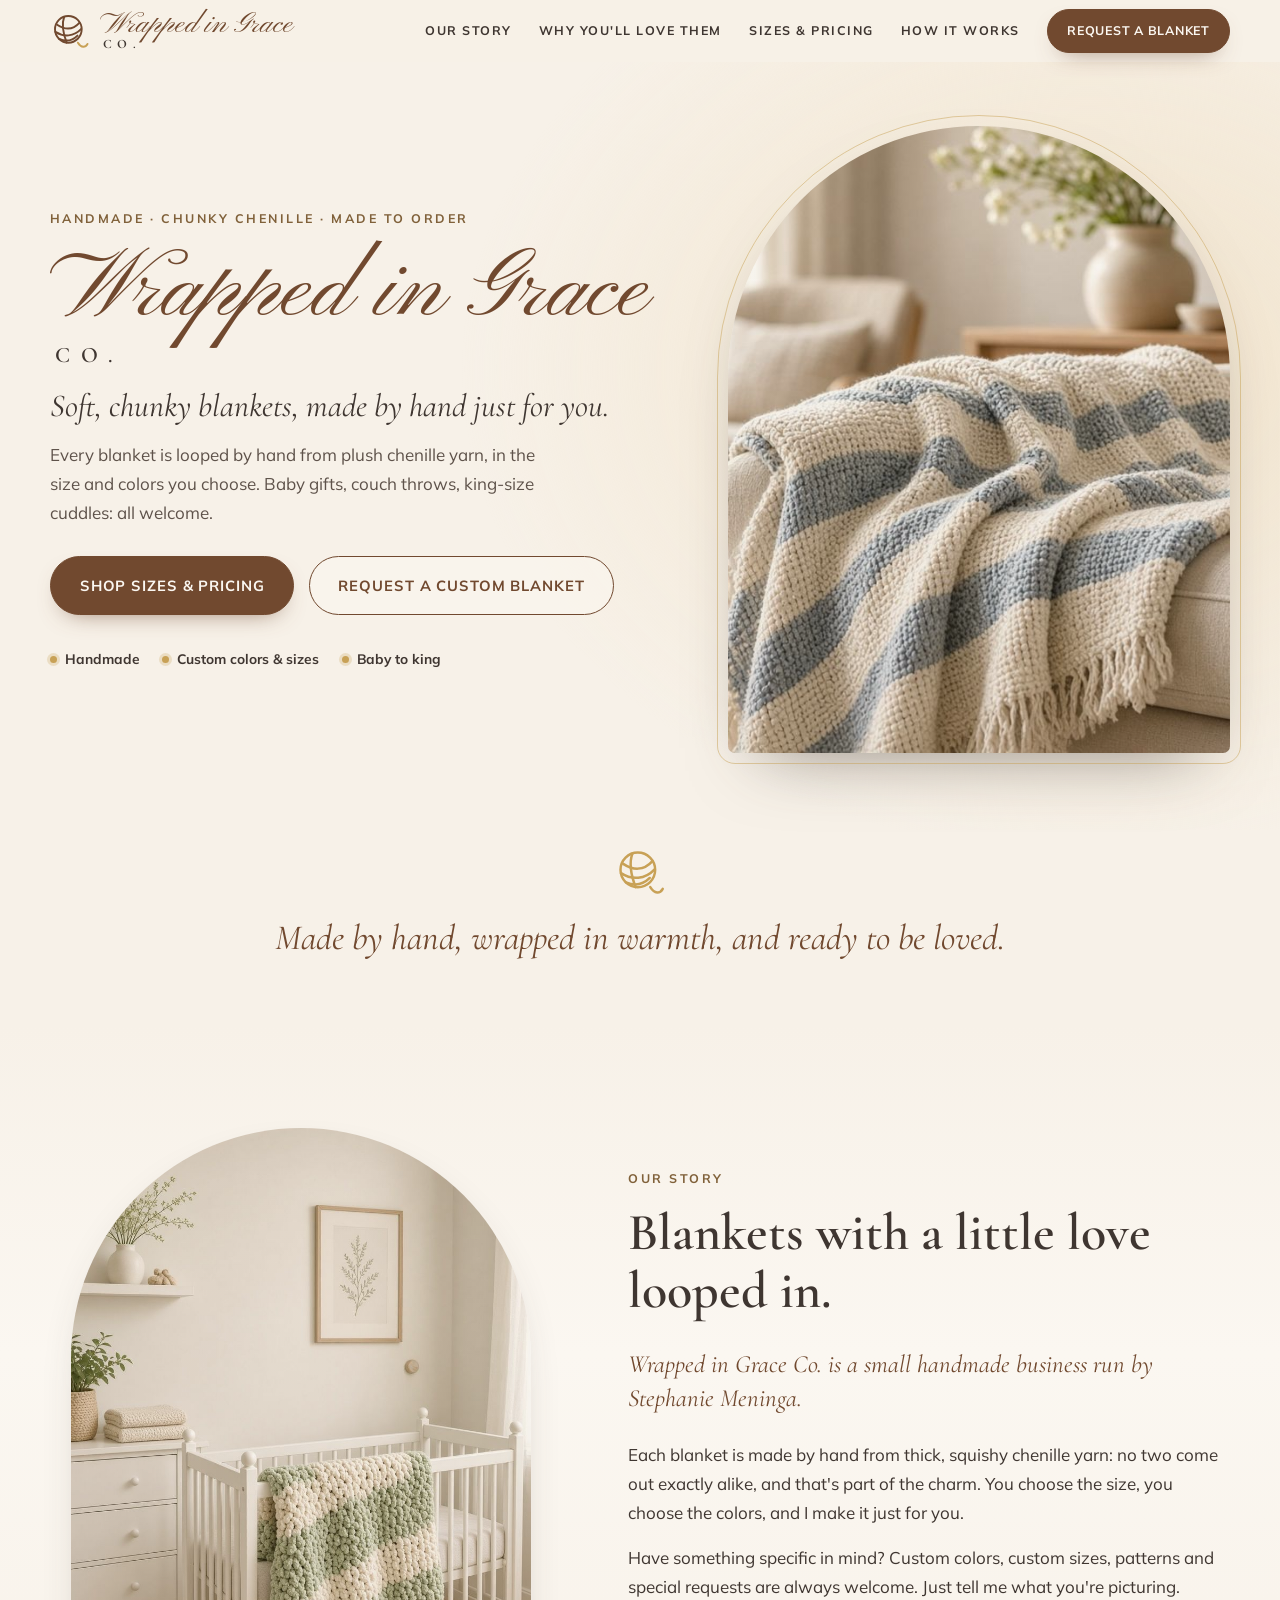
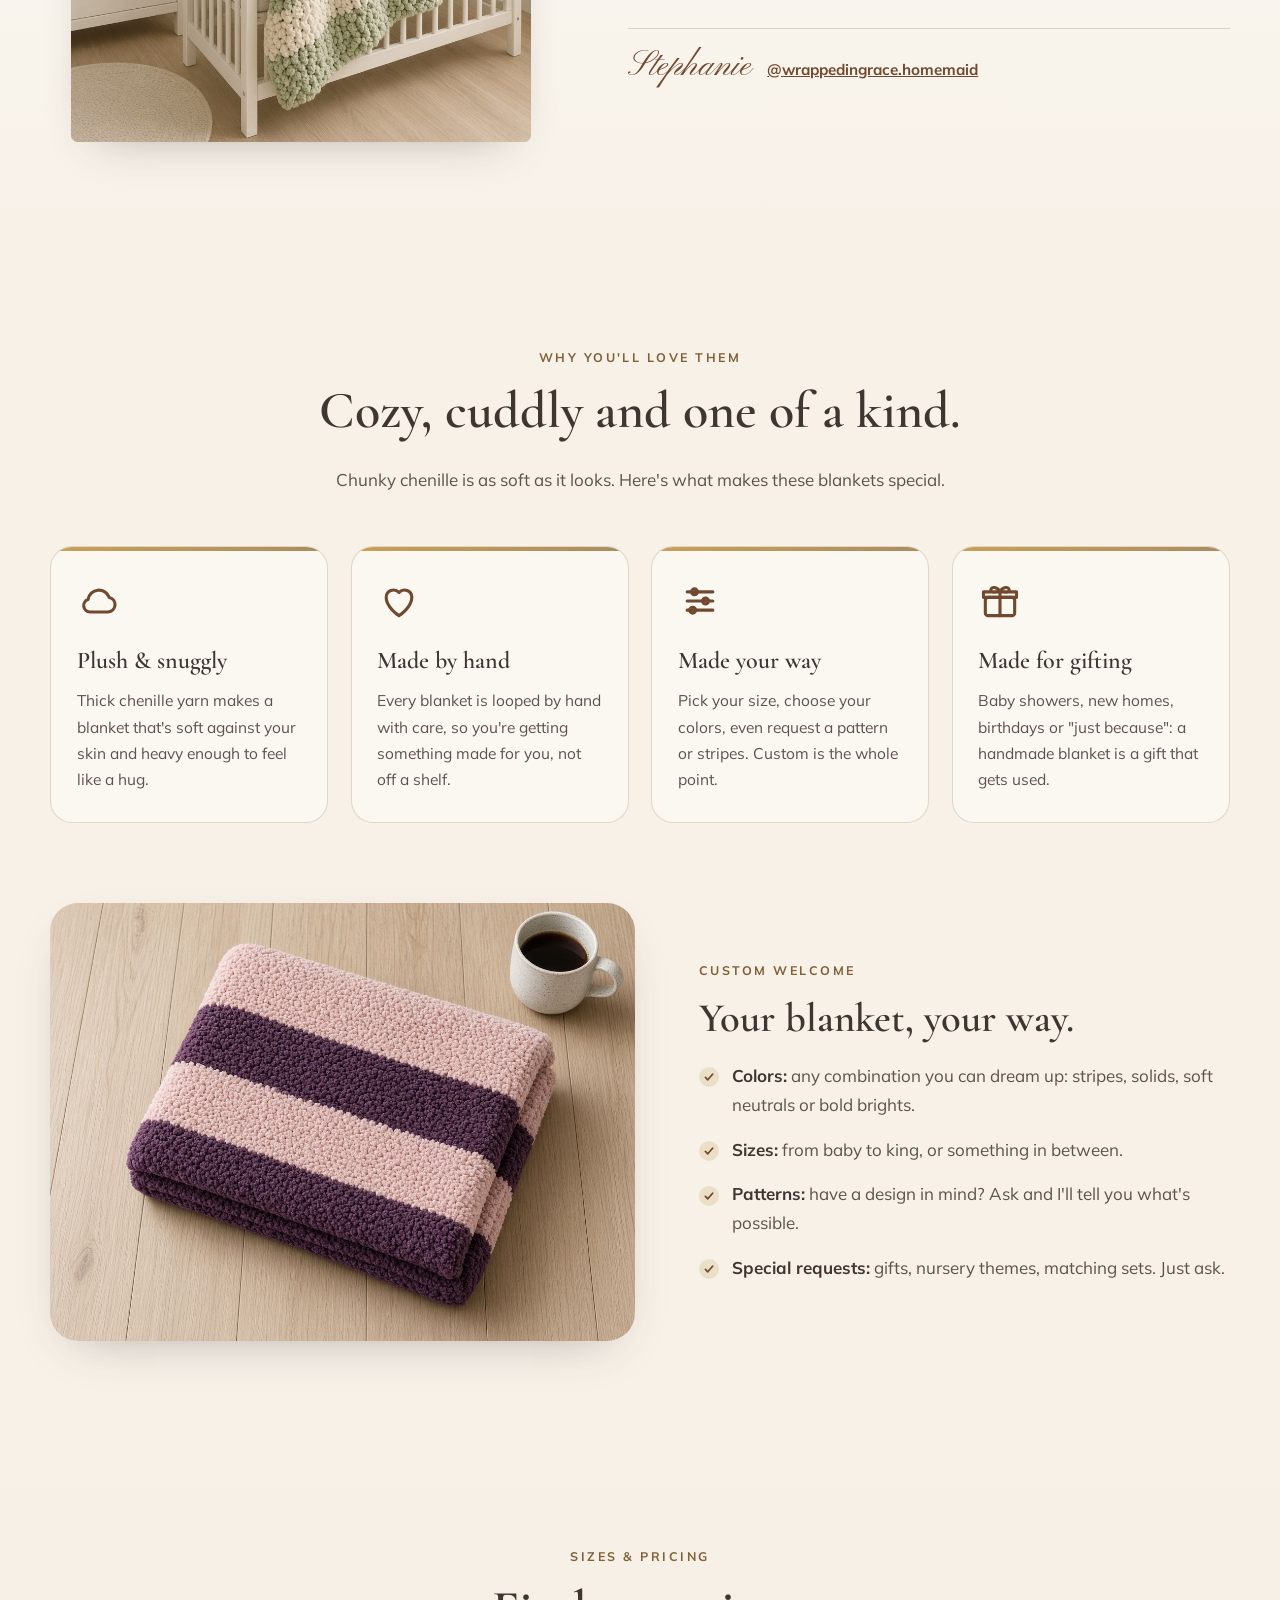
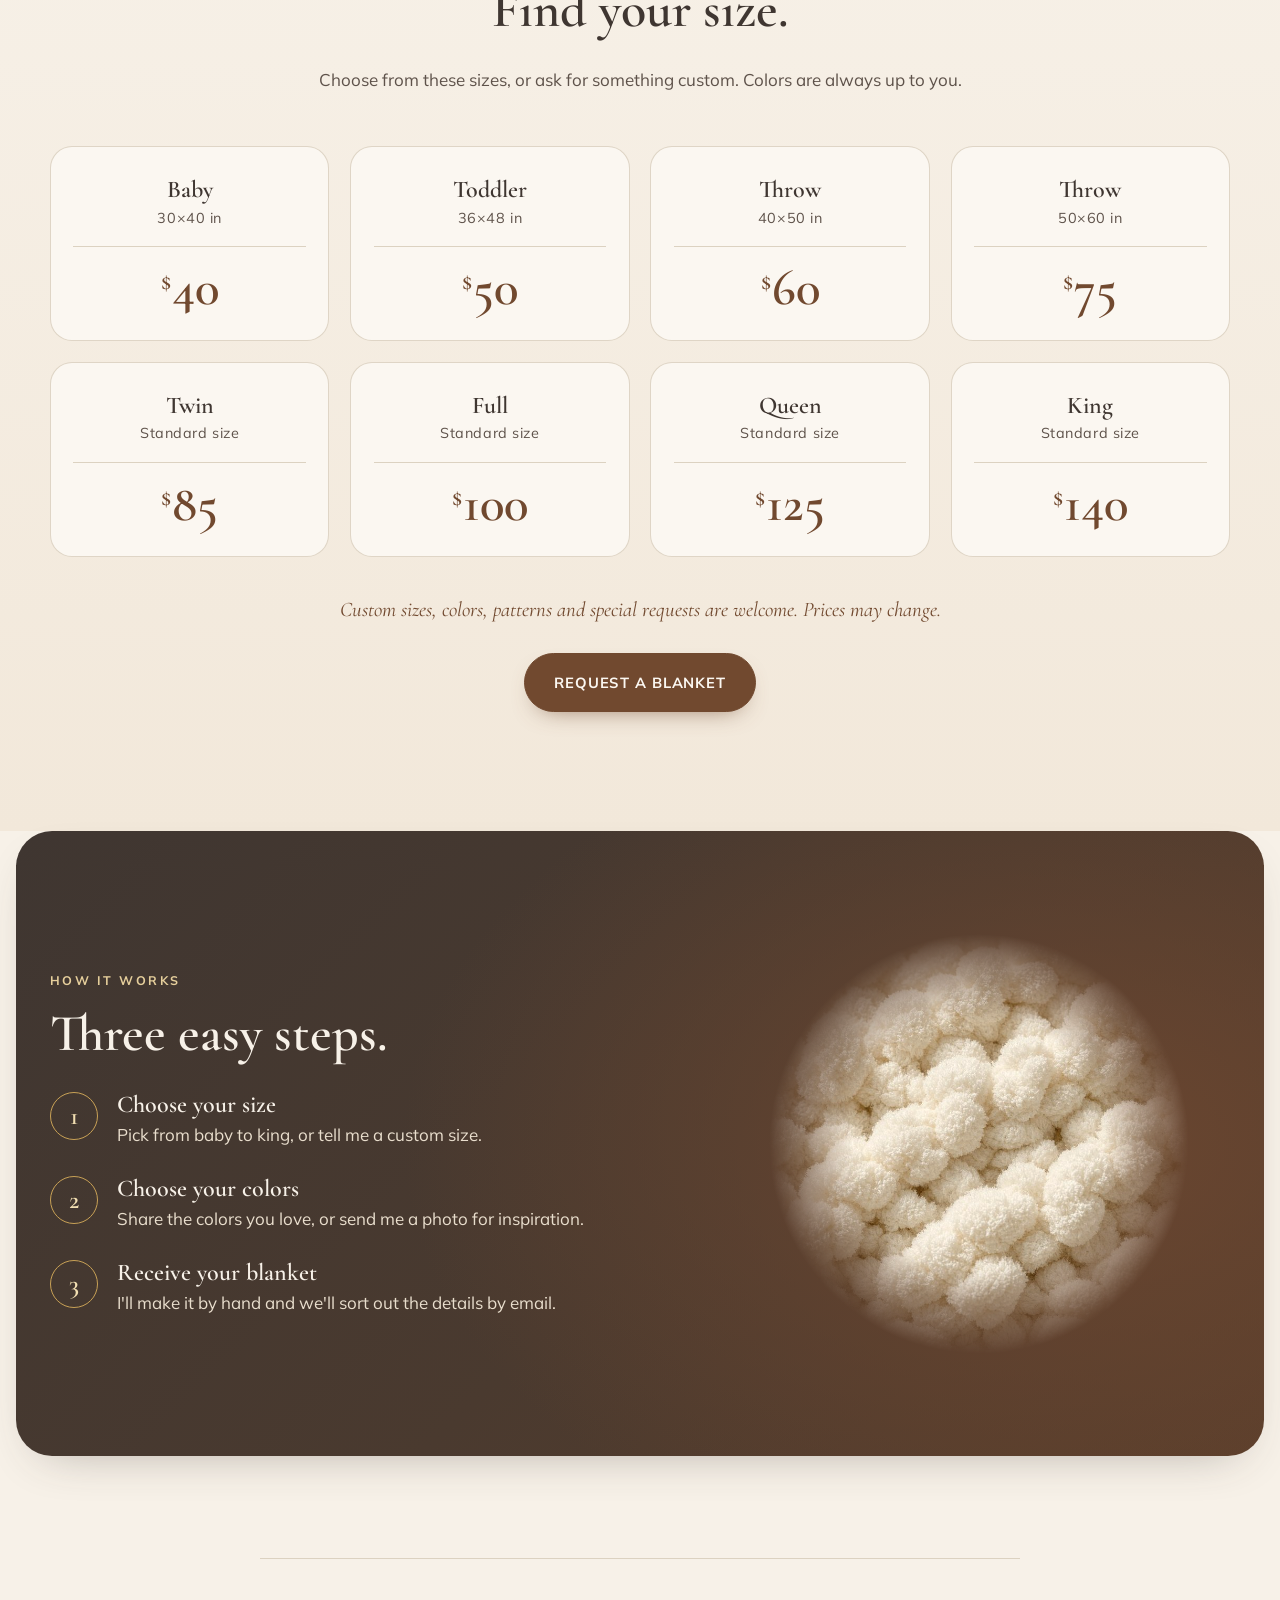
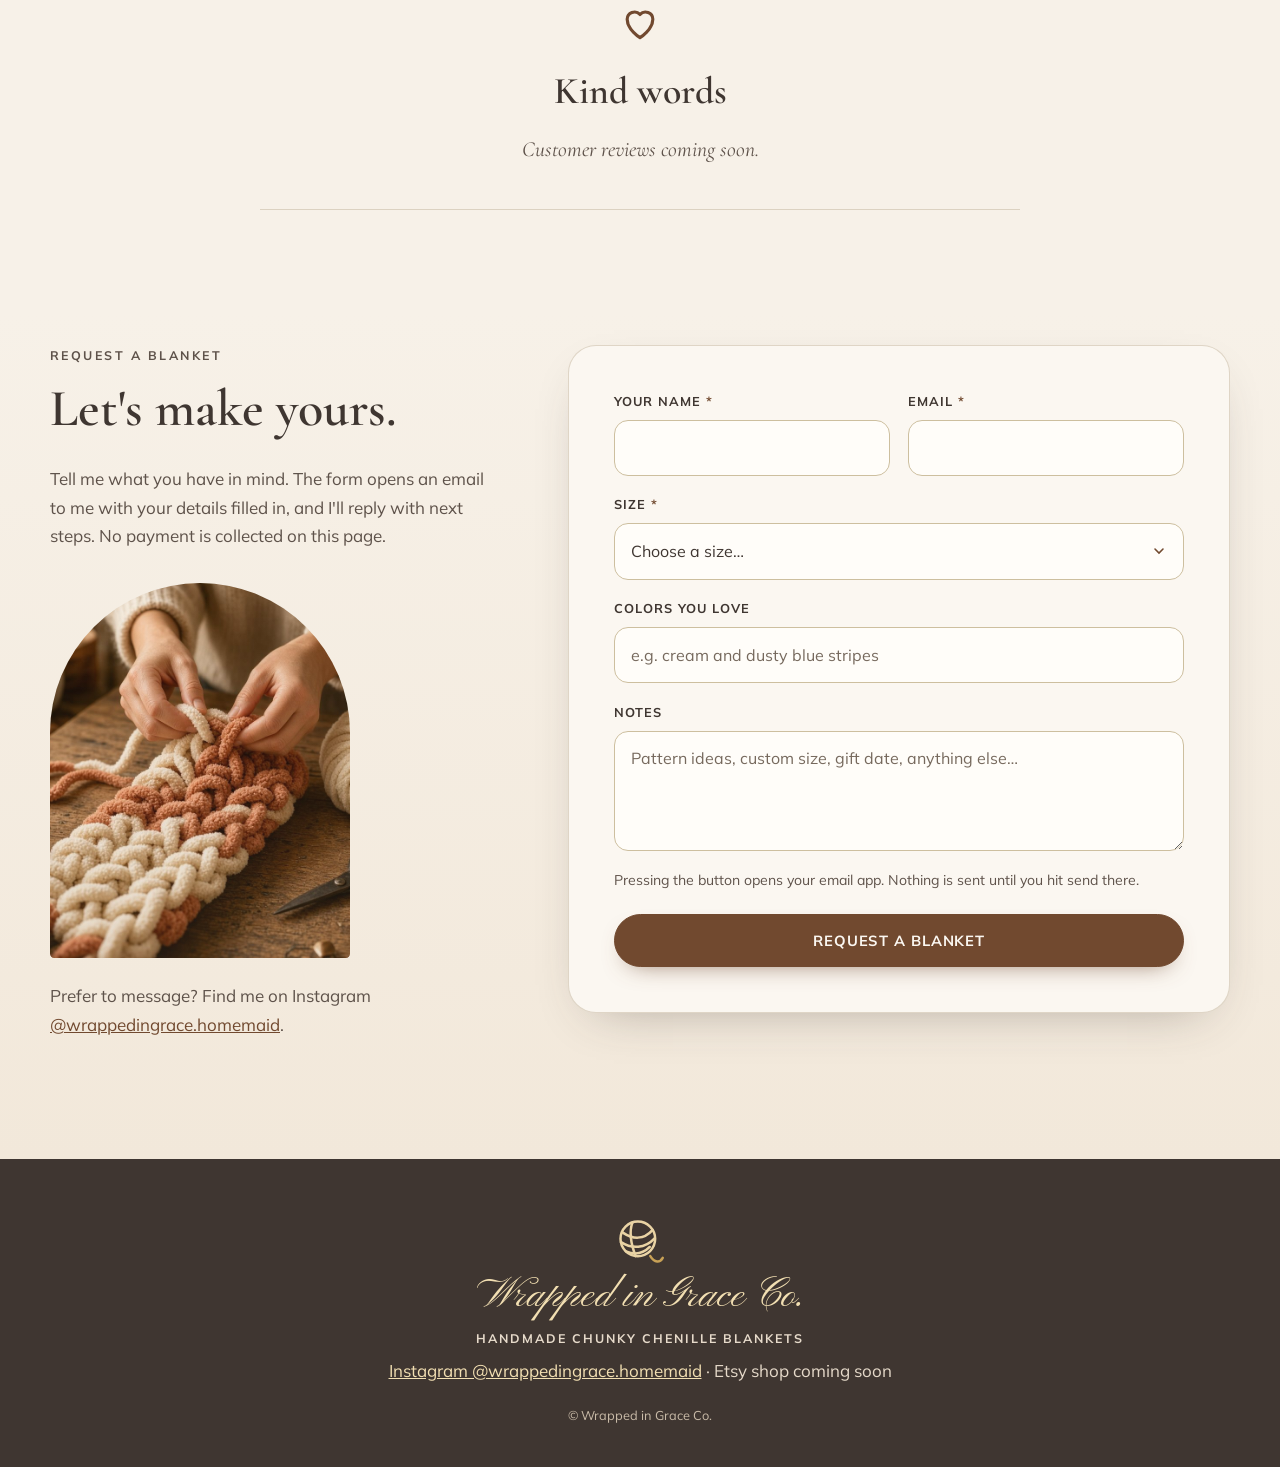
==== commit ee9989b6: "Update owner name" ====
--- a/index.html
+++ b/index.html
@@ -89,7 +89,7 @@
         <div class="about-copy">
           <p class="eyebrow">Our story</p>
           <h2 id="about-title">Blankets with a little love looped in.</h2>
-          <p class="lead">Wrapped in Grace Co. is a small handmade business run by Stephanie Castro.</p>
+          <p class="lead">Wrapped in Grace Co. is a small handmade business run by Stephanie Meninga.</p>
           <p>Each blanket is made by hand from thick, squishy chenille yarn: no two come out exactly alike, and that's part of the charm. You choose the size, you choose the colors, and I make it just for you.</p>
           <p>Have something specific in mind? Custom colors, custom sizes, patterns and special requests are always welcome. Just tell me what you're picturing.</p>
           <p class="sign"><span>Stephanie</span> <a class="ig-link" href="https://www.instagram.com/wrappedingrace.homemaid/" rel="noopener">@wrappedingrace.homemaid</a></p>
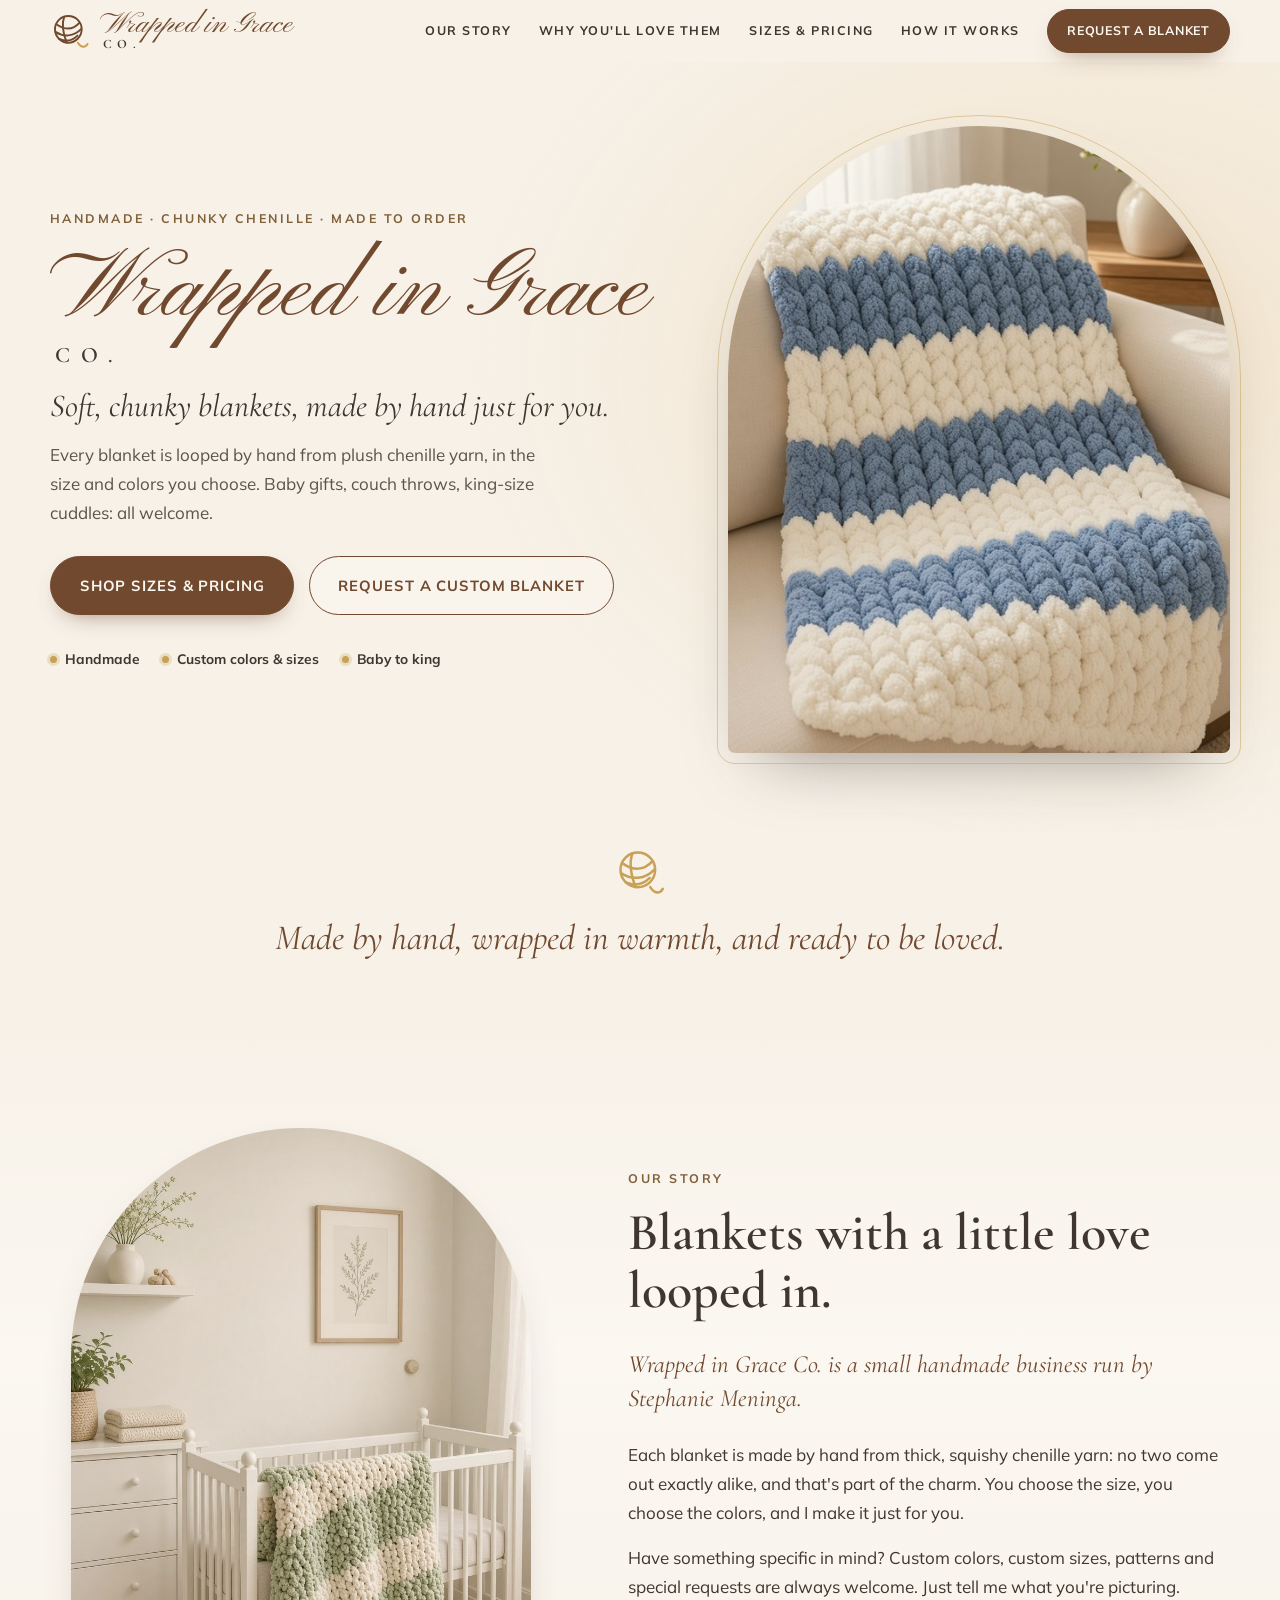
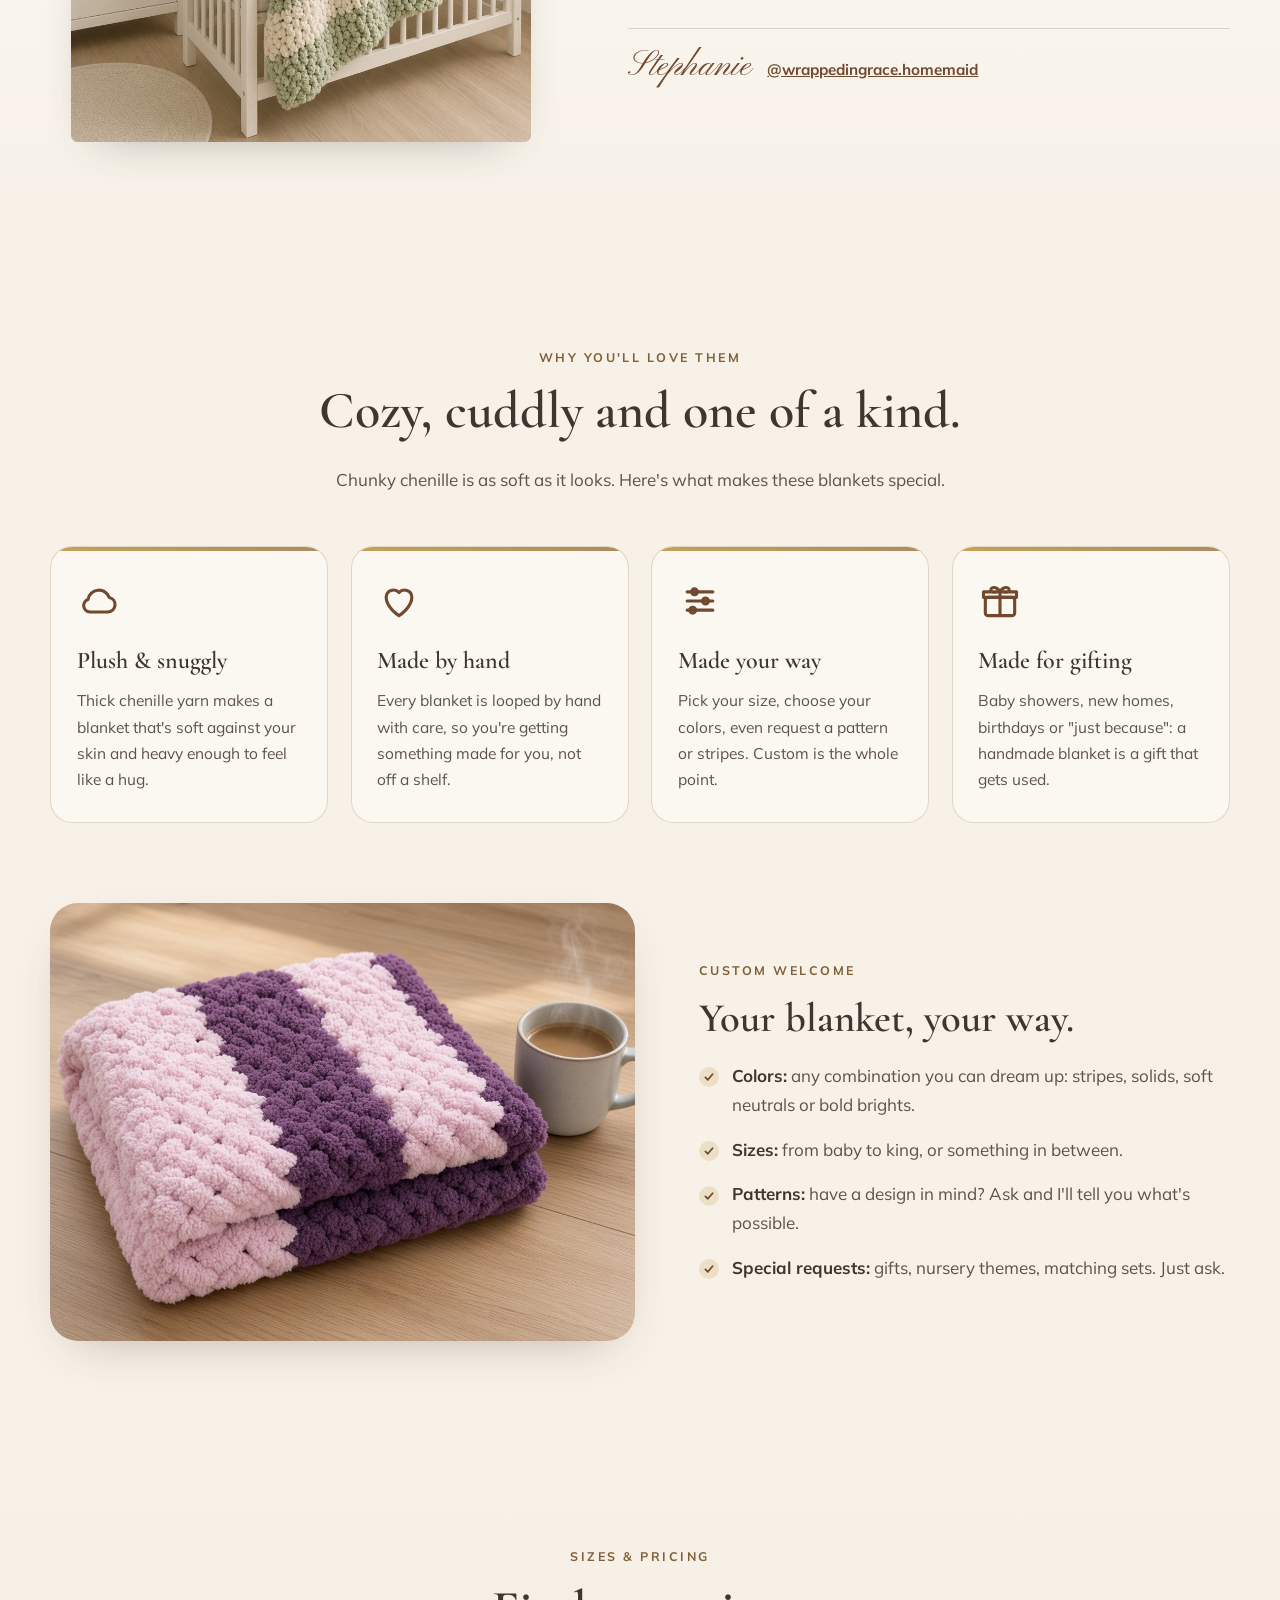
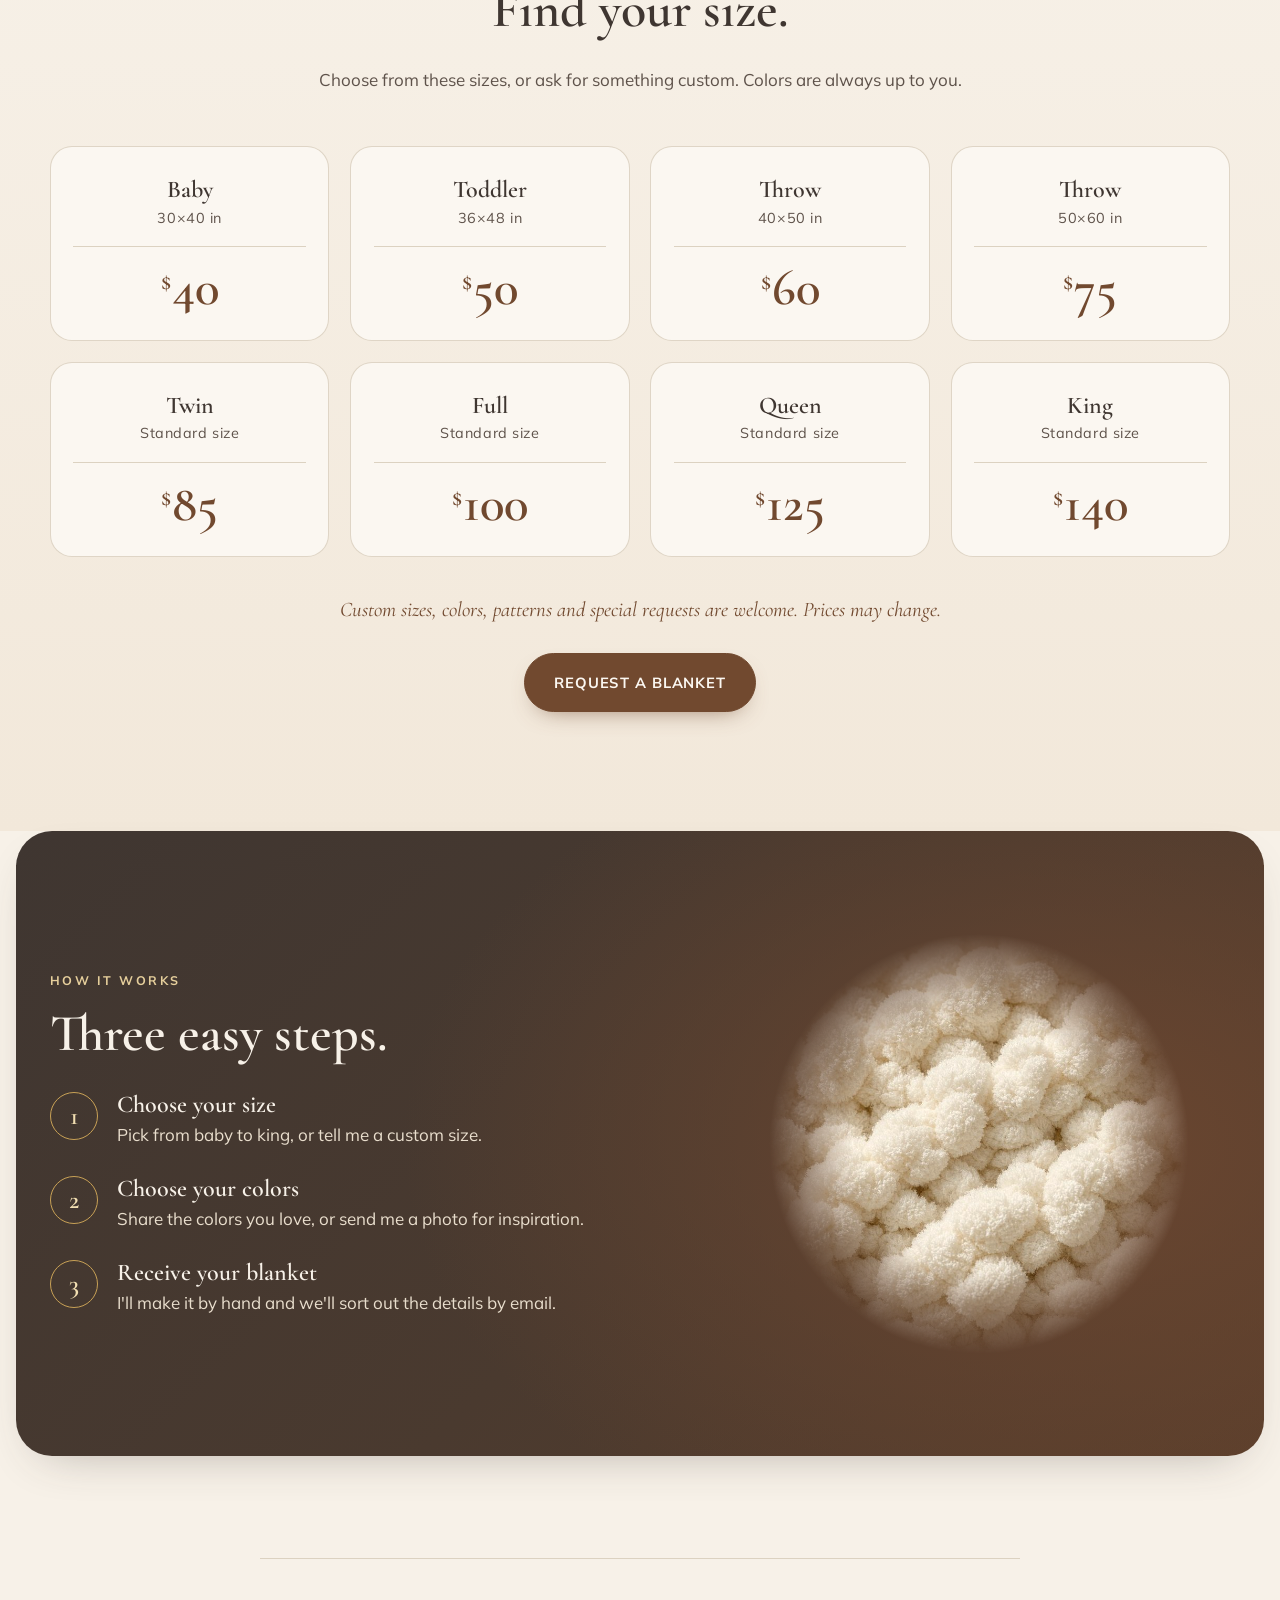
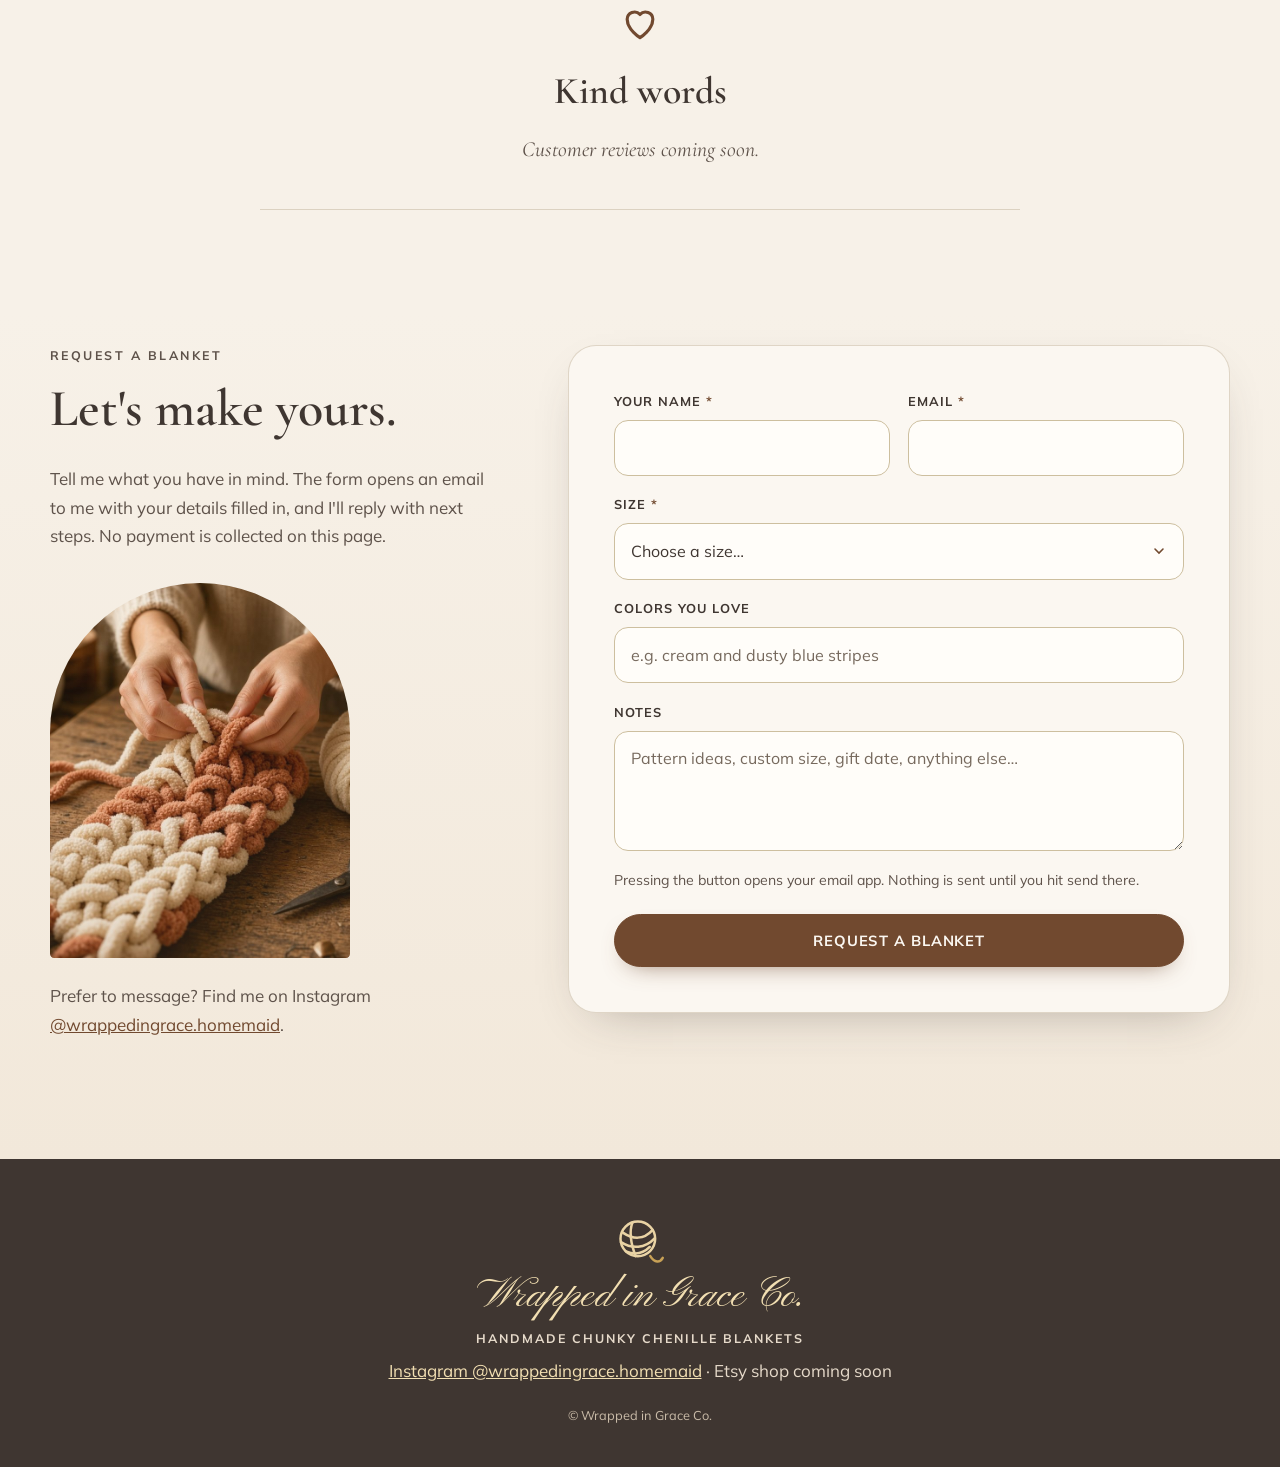
==== commit 25fd68b1: "Hero: chunky hand-knit blanket, no fringe" ====
--- a/index.html
+++ b/index.html
@@ -69,7 +69,7 @@
           </ul>
         </div>
         <figure class="soft-photo hero-photo">
-          <img src="photos/hero-arch.jpg" width="576" height="720" alt="A cream blanket with dusty-blue stripes and fringe draped over the arm of a sofa in a sunlit living room (placeholder image)" fetchpriority="high">
+          <img src="photos/hero-arch.jpg" width="576" height="720" alt="A chunky hand-knit blanket in cream and dusty-blue stripes draped over a sofa in a sunlit living room (illustrative image)" fetchpriority="high">
         </figure>
       </div>
     </section>
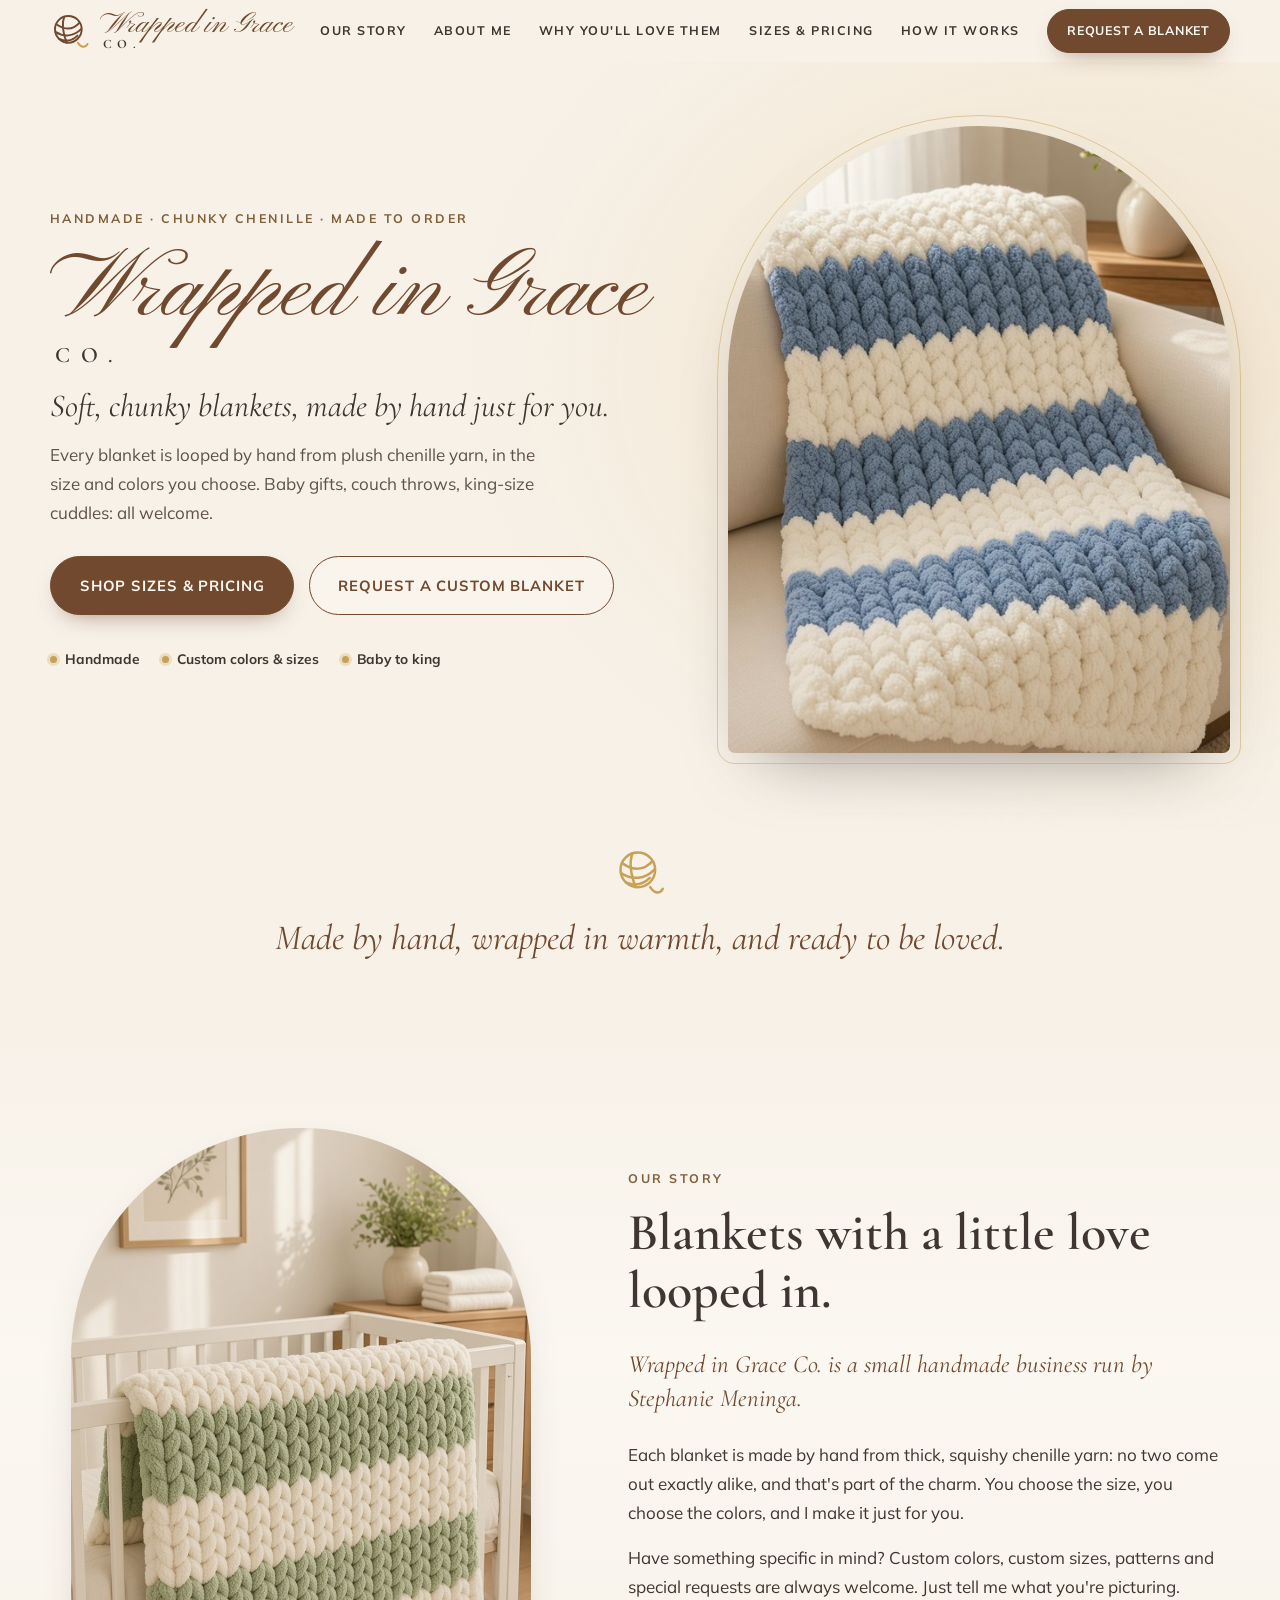
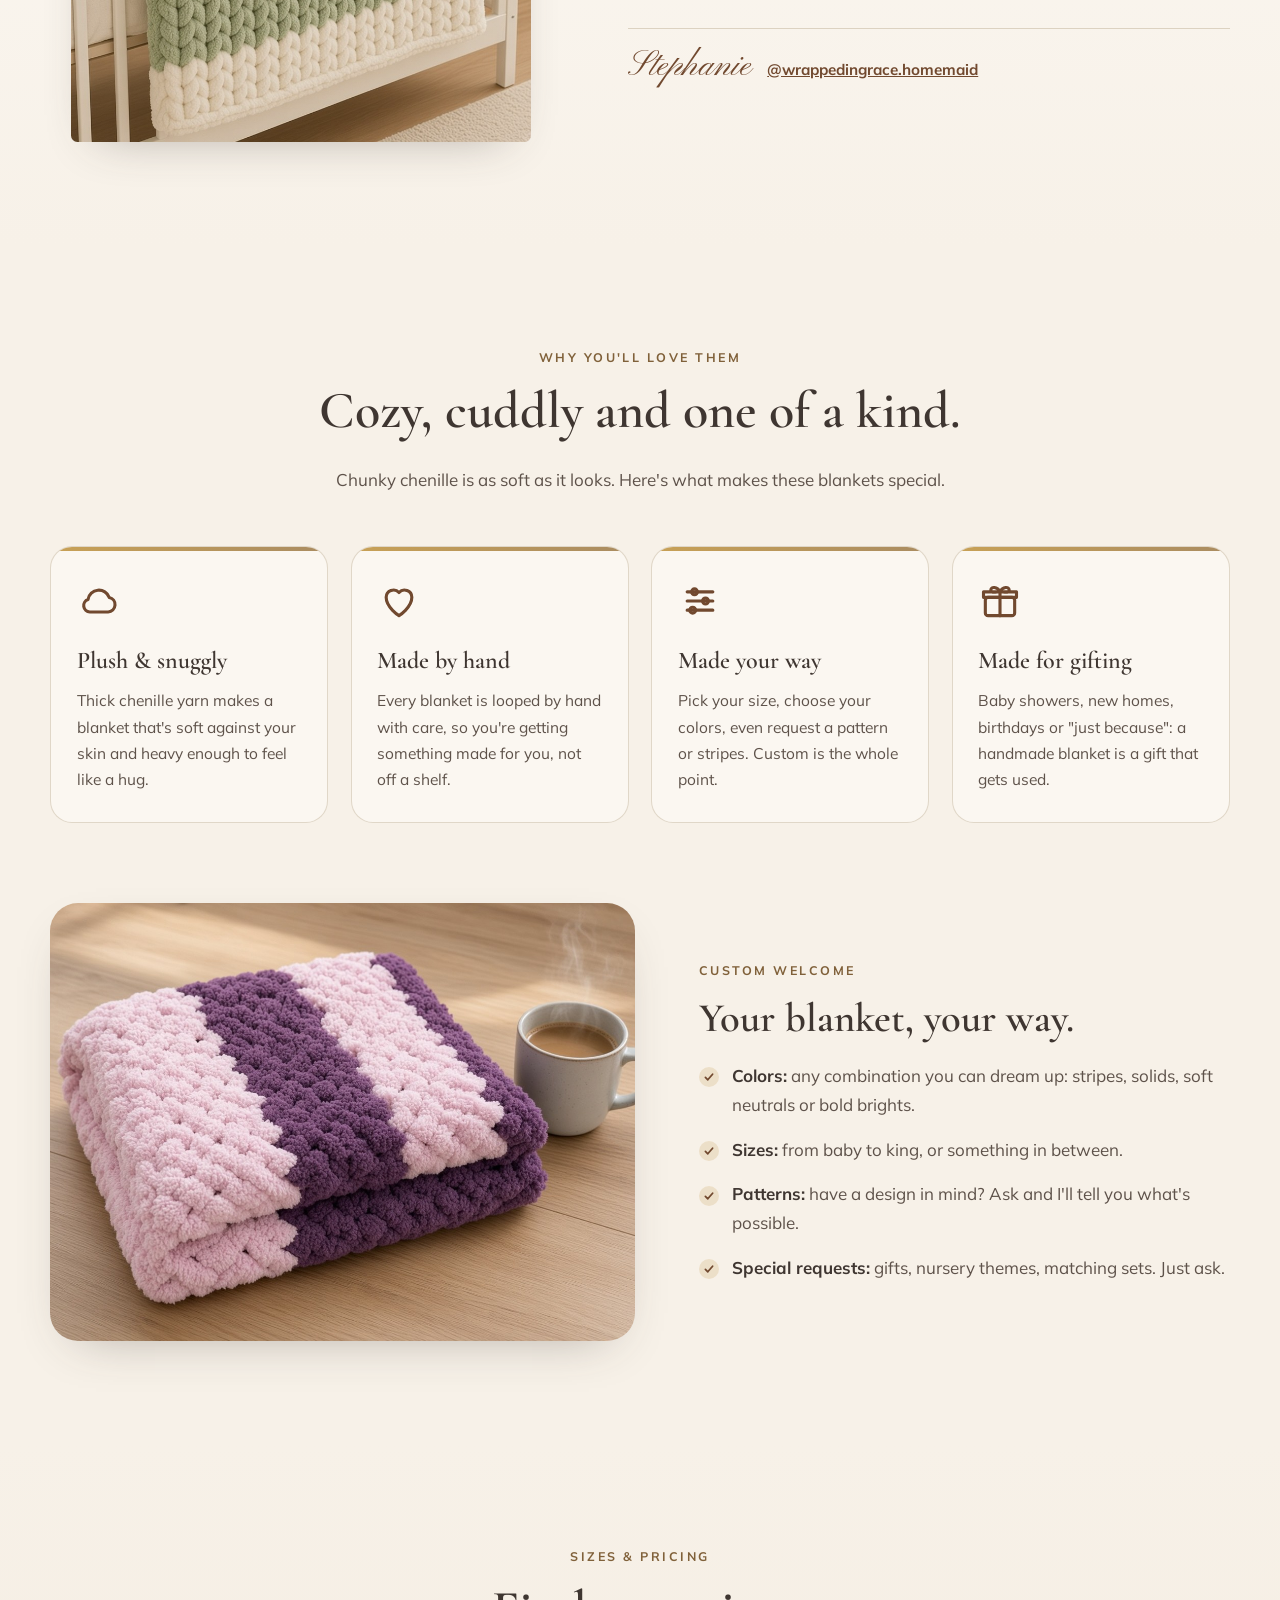
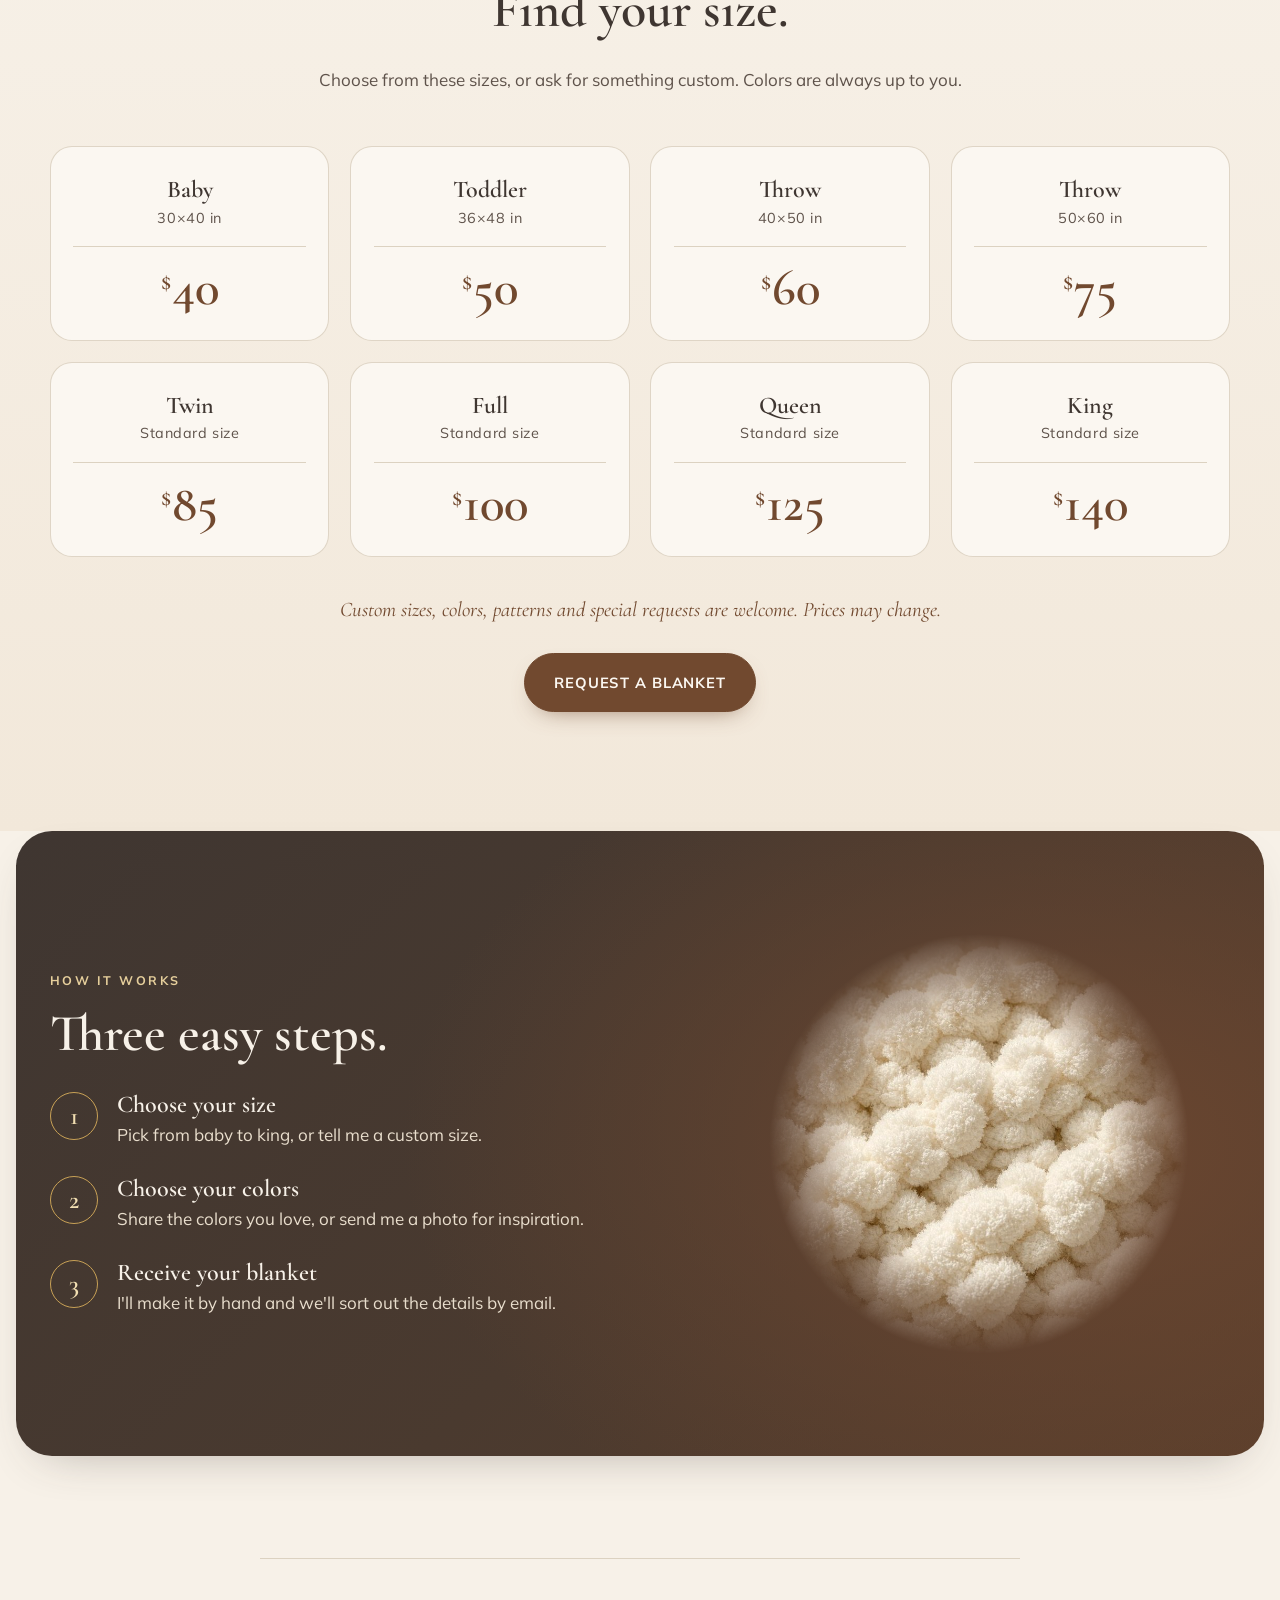
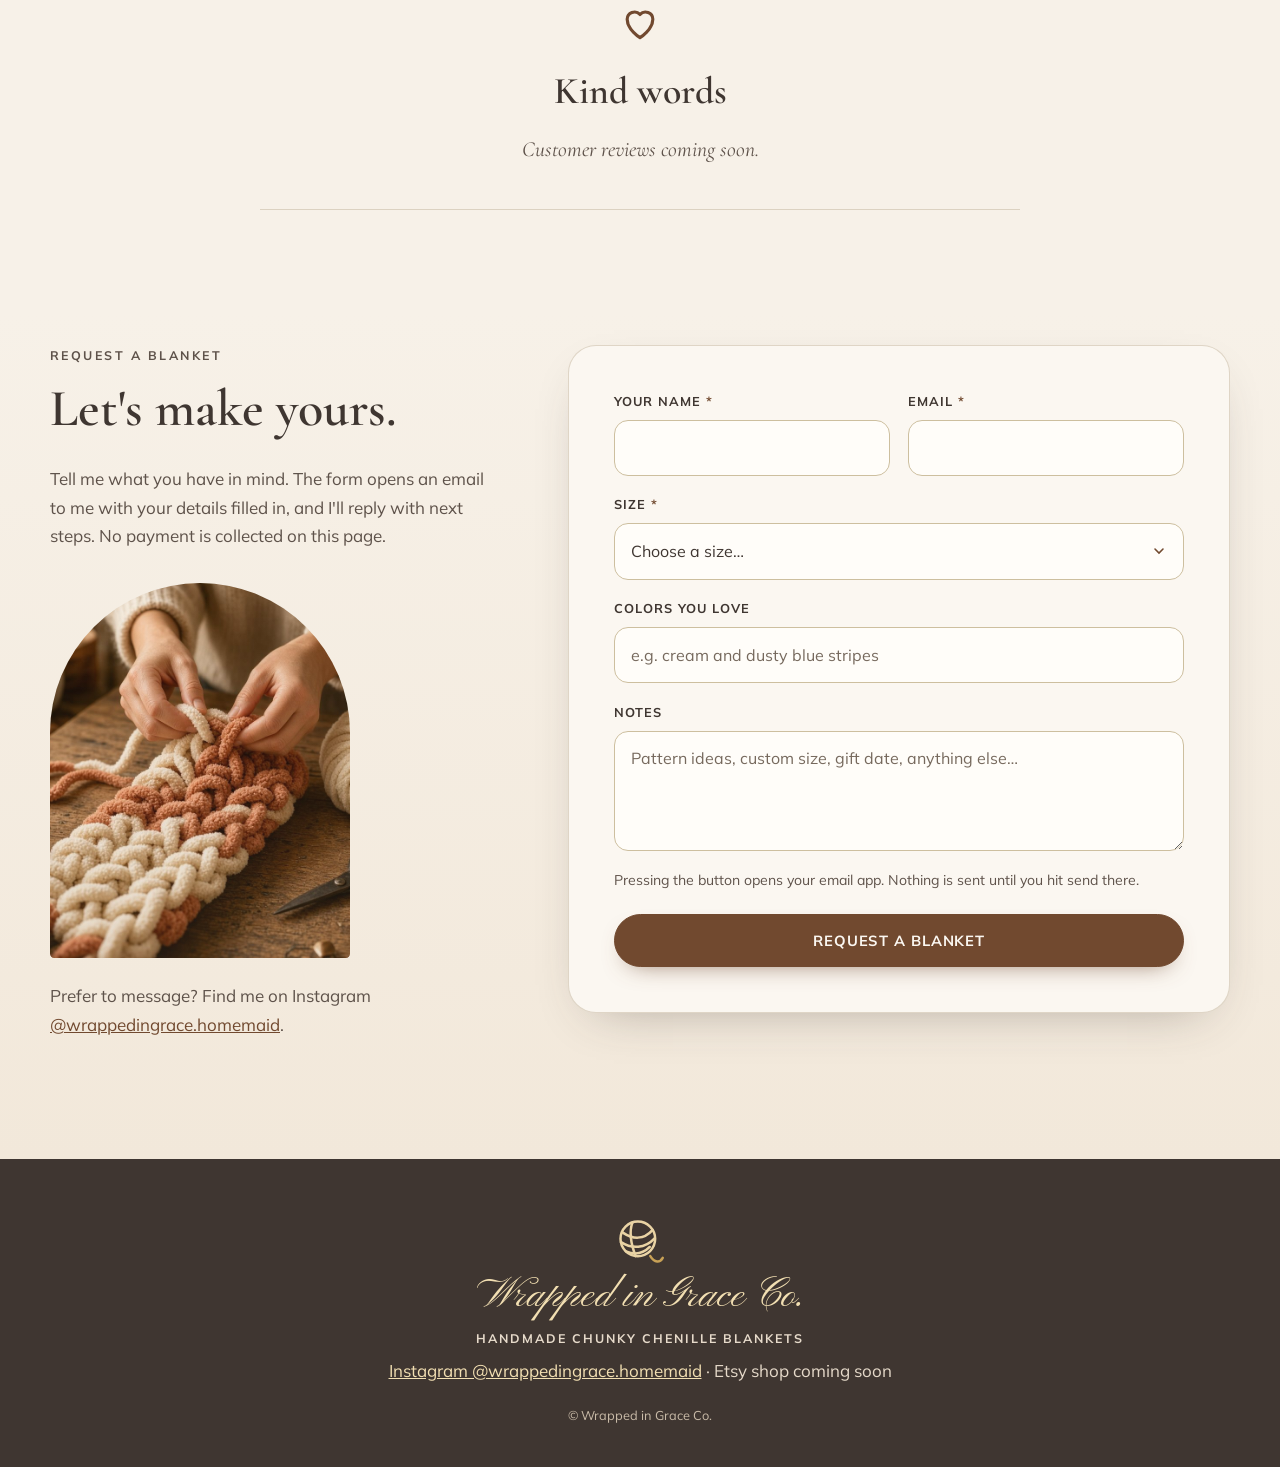
==== commit 06f0aa76: "Add About Me page, realistic nursery photo" ====
--- a/index.html
+++ b/index.html
@@ -28,6 +28,7 @@
       <button class="nav-toggle" type="button" aria-expanded="false" aria-controls="site-nav"><span class="sr-only">Menu</span><span class="bars" aria-hidden="true"></span></button>
       <nav id="site-nav" class="site-nav" aria-label="Main">
         <a href="#about">Our Story</a>
+        <a href="about.html">About Me</a>
         <a href="#why">Why You'll Love Them</a>
         <a href="#sizes">Sizes &amp; Pricing</a>
         <a href="#how">How It Works</a>
@@ -69,7 +70,7 @@
           </ul>
         </div>
         <figure class="soft-photo hero-photo">
-          <img src="photos/hero-arch.jpg" width="576" height="720" alt="A chunky hand-knit blanket in cream and dusty-blue stripes draped over a sofa in a sunlit living room (illustrative image)" fetchpriority="high">
+          <img src="photos/hero-arch.jpg?v=2" width="576" height="720" alt="A chunky hand-knit blanket in cream and dusty-blue stripes draped over a sofa in a sunlit living room (illustrative image)" fetchpriority="high">
         </figure>
       </div>
     </section>
@@ -84,7 +85,7 @@
     <section class="section about" id="about" aria-labelledby="about-title">
       <div class="container about-grid">
         <figure class="soft-photo about-photo">
-          <img src="photos/nursery.jpg" width="864" height="1152" alt="A sage green and cream chunky blanket draped over the rail of a white crib in a softly lit nursery (placeholder image)">
+          <img src="photos/nursery.jpg?v=2" width="864" height="1152" alt="A sage green and cream chunky blanket draped over the rail of a white crib in a softly lit nursery (placeholder image)">
         </figure>
         <div class="about-copy">
           <p class="eyebrow">Our story</p>
@@ -129,7 +130,7 @@
 
         <div class="extras">
           <figure class="extras-photo soft-oval">
-            <img src="photos/flatlay.jpg" width="1152" height="864" alt="A folded chunky blanket in blush pink and deep plum stripes on a light wood floor next to a coffee cup (placeholder image)">
+            <img src="photos/flatlay.jpg?v=2" width="1152" height="864" alt="A folded chunky blanket in blush pink and deep plum stripes on a light wood floor next to a coffee cup (placeholder image)">
           </figure>
           <div>
             <p class="eyebrow">Custom welcome</p>
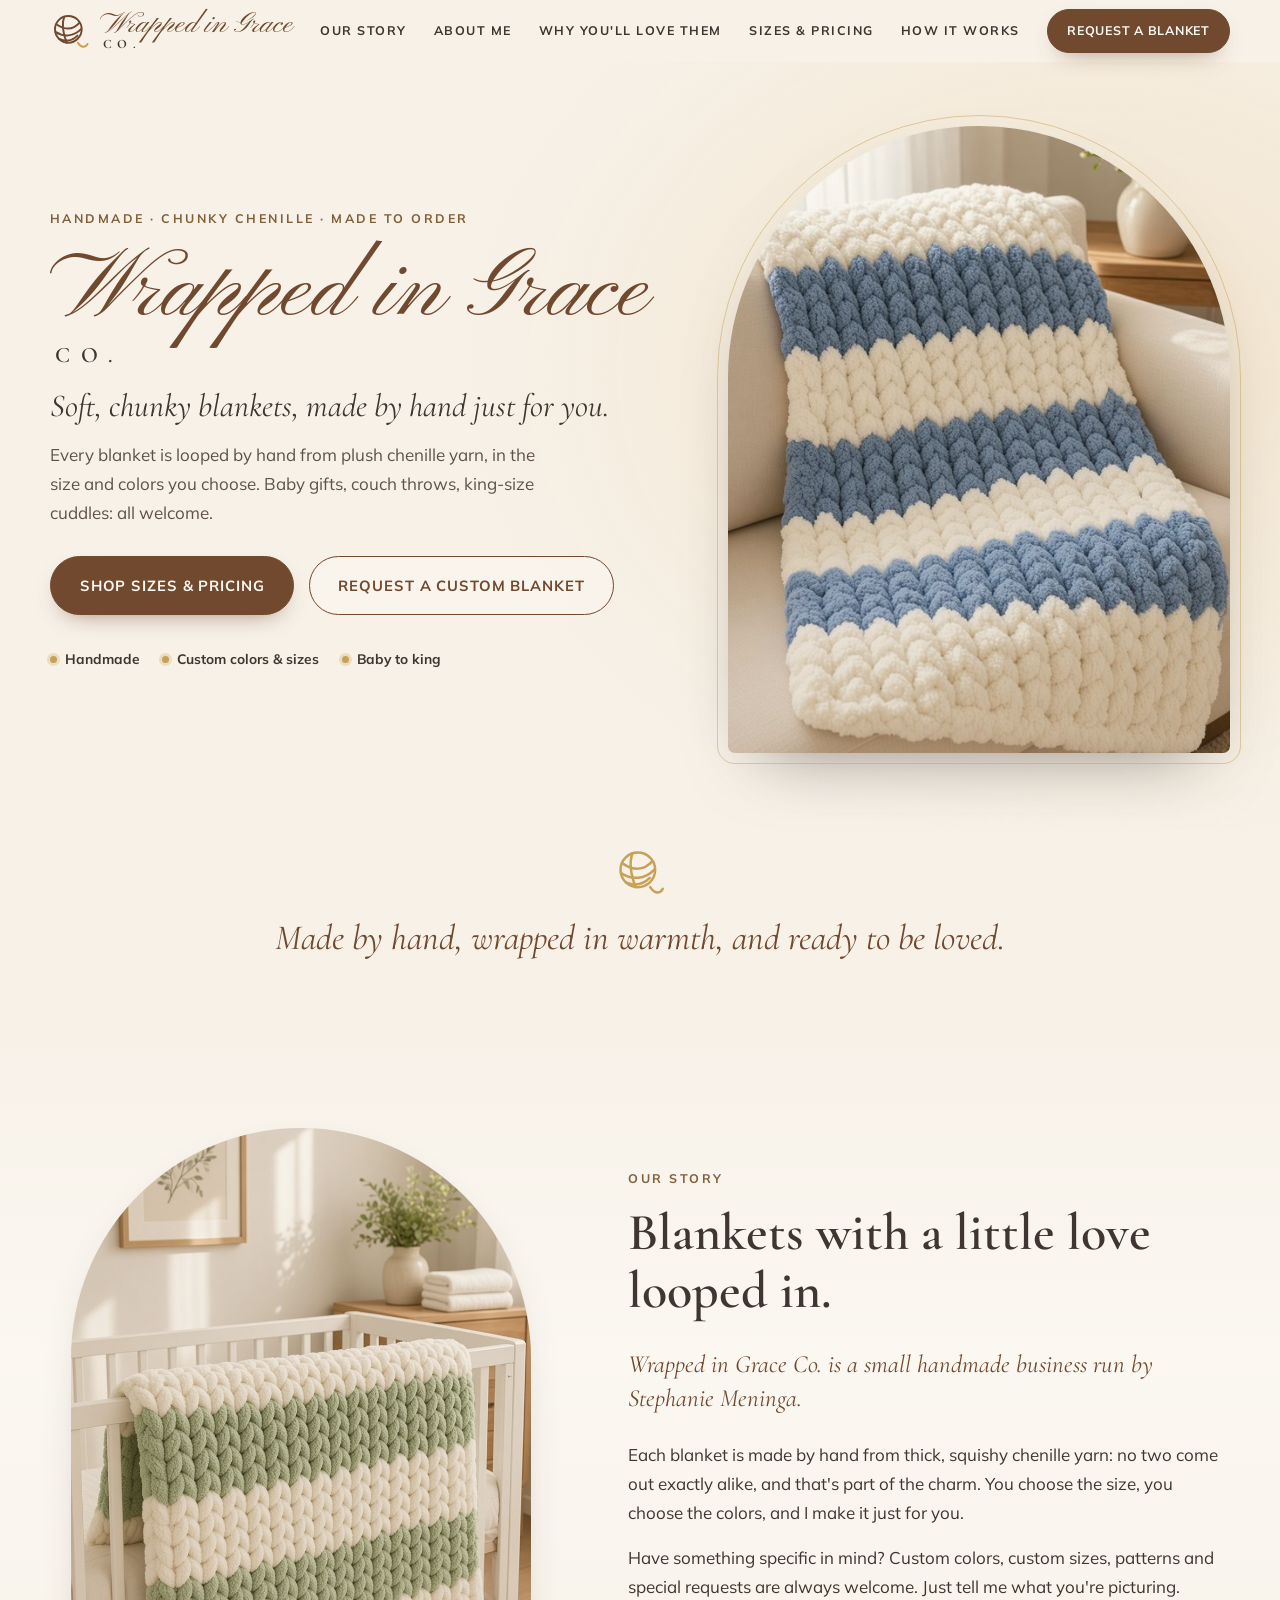
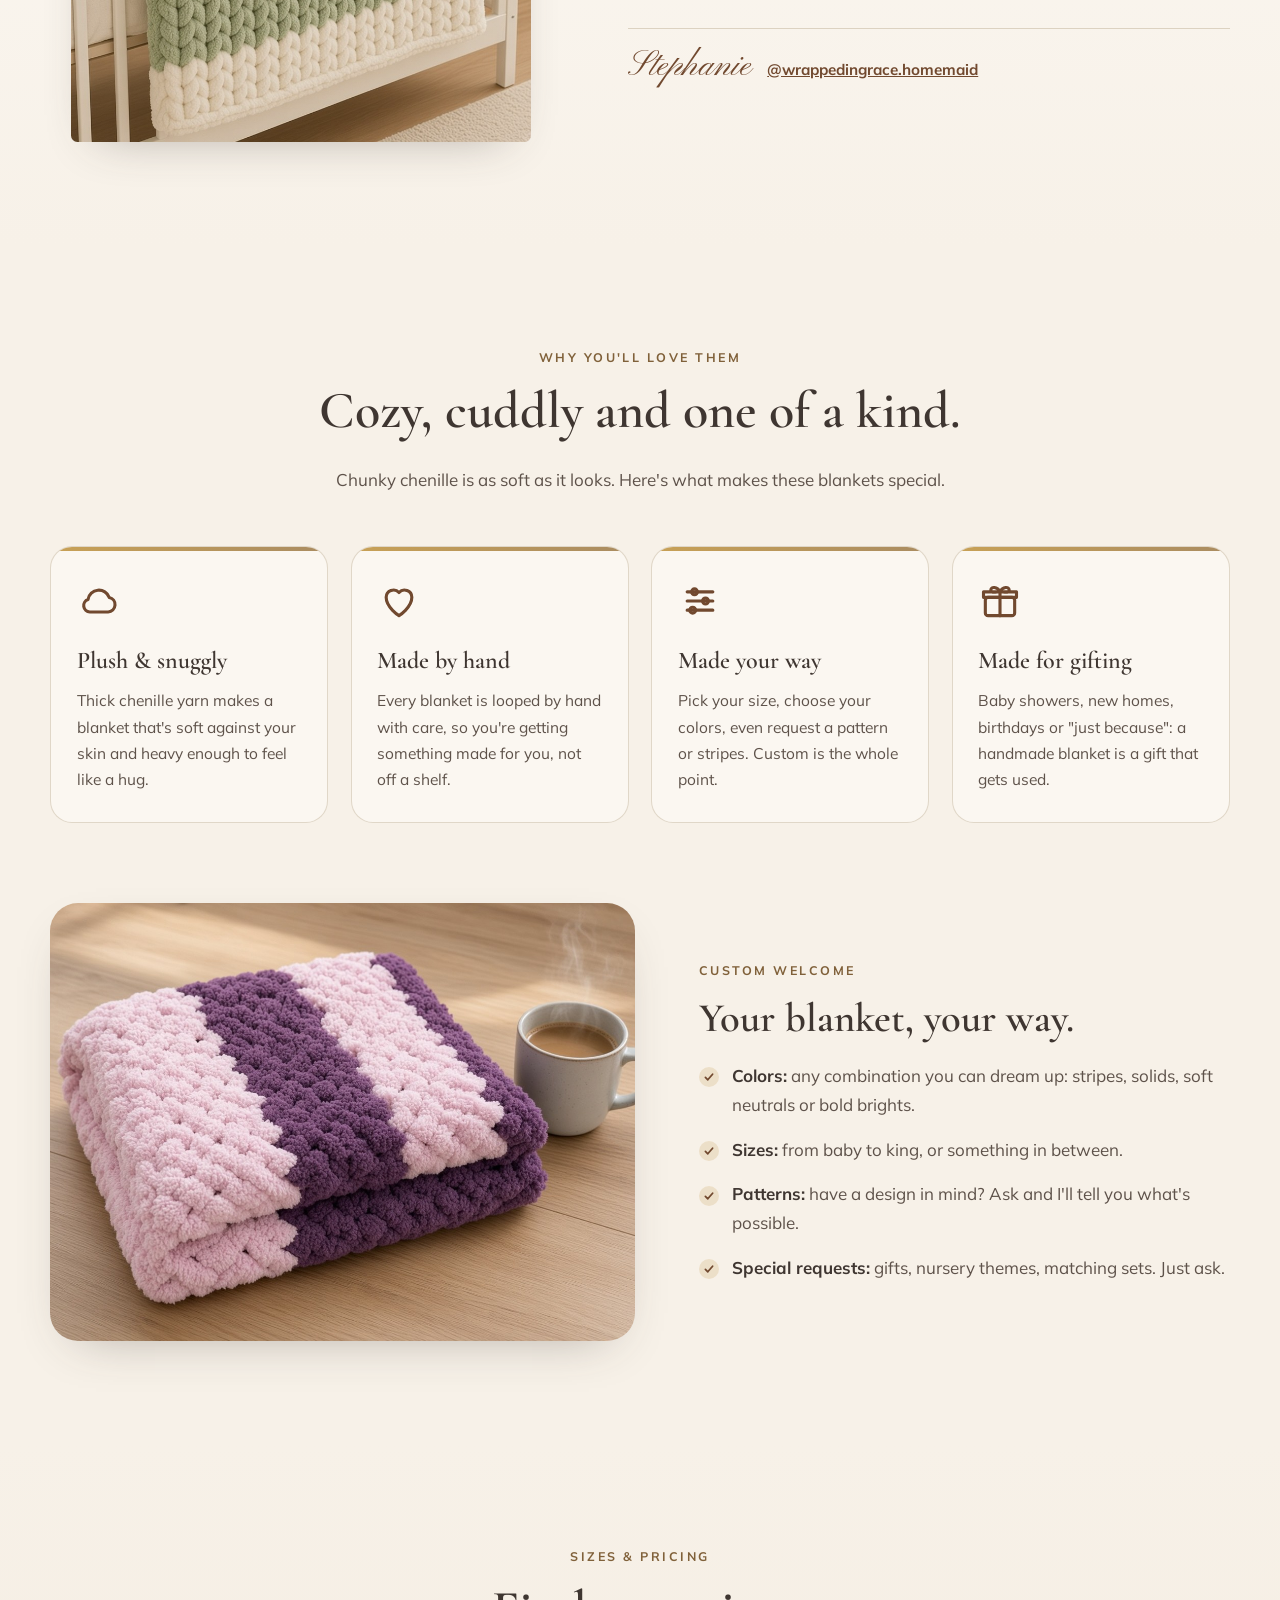
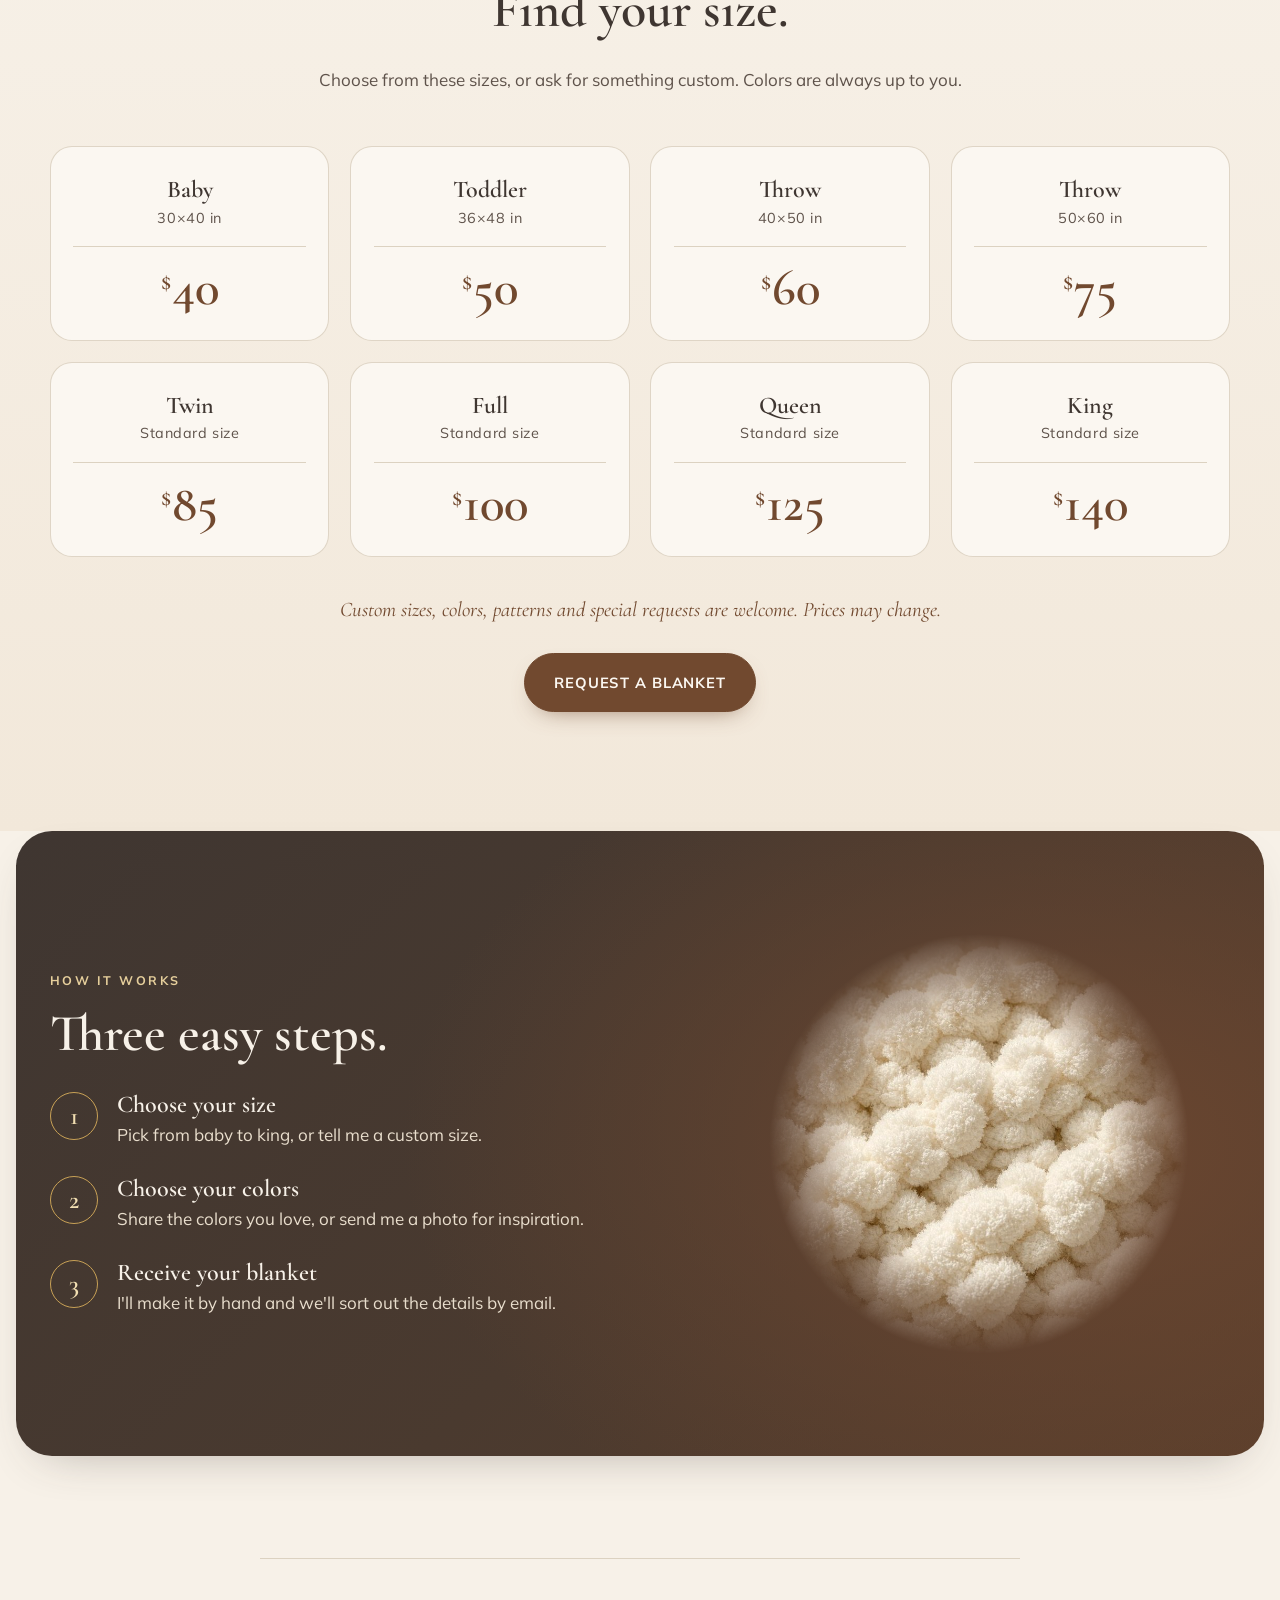
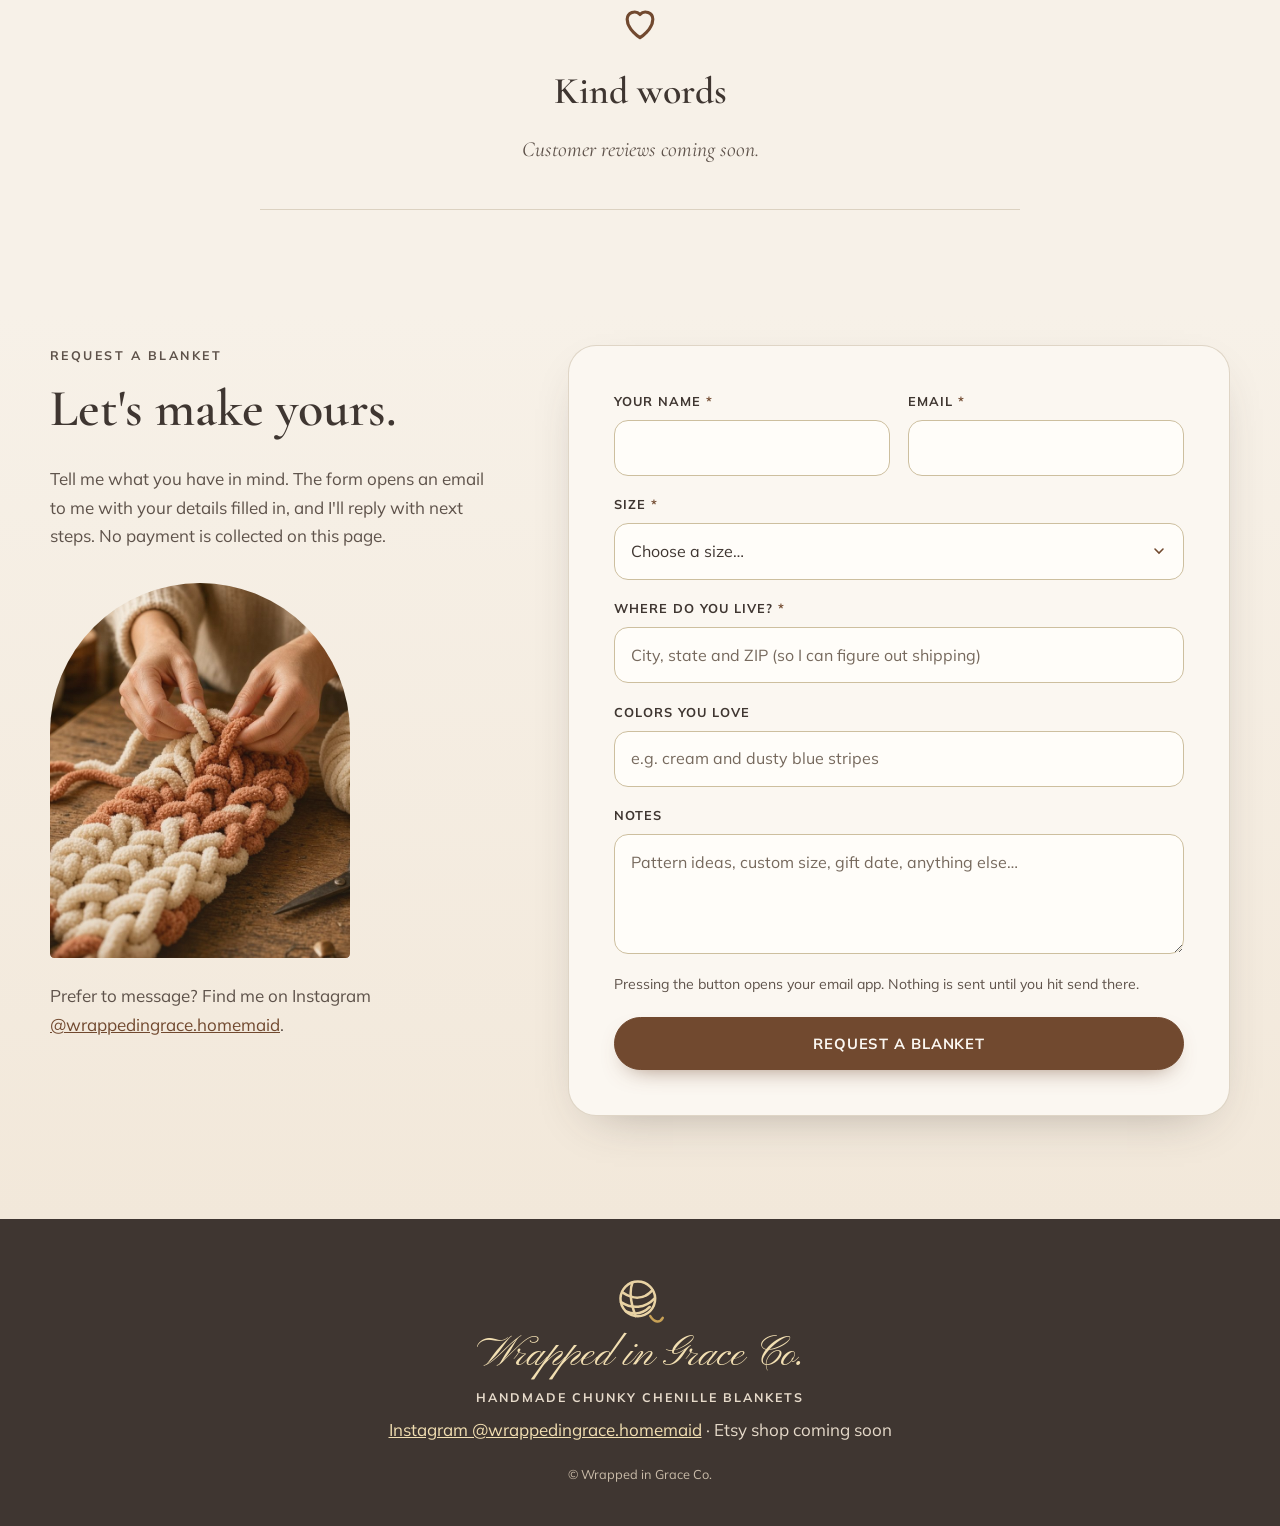
==== commit c44636d7: "Add shipping location field" ====
--- a/index.html
+++ b/index.html
@@ -224,6 +224,7 @@
               <option value="King ($140)">King ($140)</option>
               <option value="Custom size (describe in notes)">Custom size (describe in notes)</option>
             </select></div>
+          <div class="field"><label for="f-location">Where do you live? <span aria-hidden="true">*</span></label><input id="f-location" name="location" type="text" autocomplete="address-level2" placeholder="City, state and ZIP (so I can figure out shipping)" required></div>
           <div class="field"><label for="f-colors">Colors you love</label><input id="f-colors" name="colors" type="text" placeholder="e.g. cream and dusty blue stripes"></div>
           <div class="field"><label for="f-notes">Notes</label><textarea id="f-notes" name="notes" placeholder="Pattern ideas, custom size, gift date, anything else…"></textarea></div>
           <p class="privacy-note">Pressing the button opens your email app. Nothing is sent until you hit send there.</p>
@@ -243,6 +244,6 @@
       <p class="copyright">© Wrapped in Grace Co.</p>
     </div>
   </footer>
-  <script src="assets/site.js"></script>
+  <script src="assets/site.js?v=2"></script>
 </body>
 </html>
